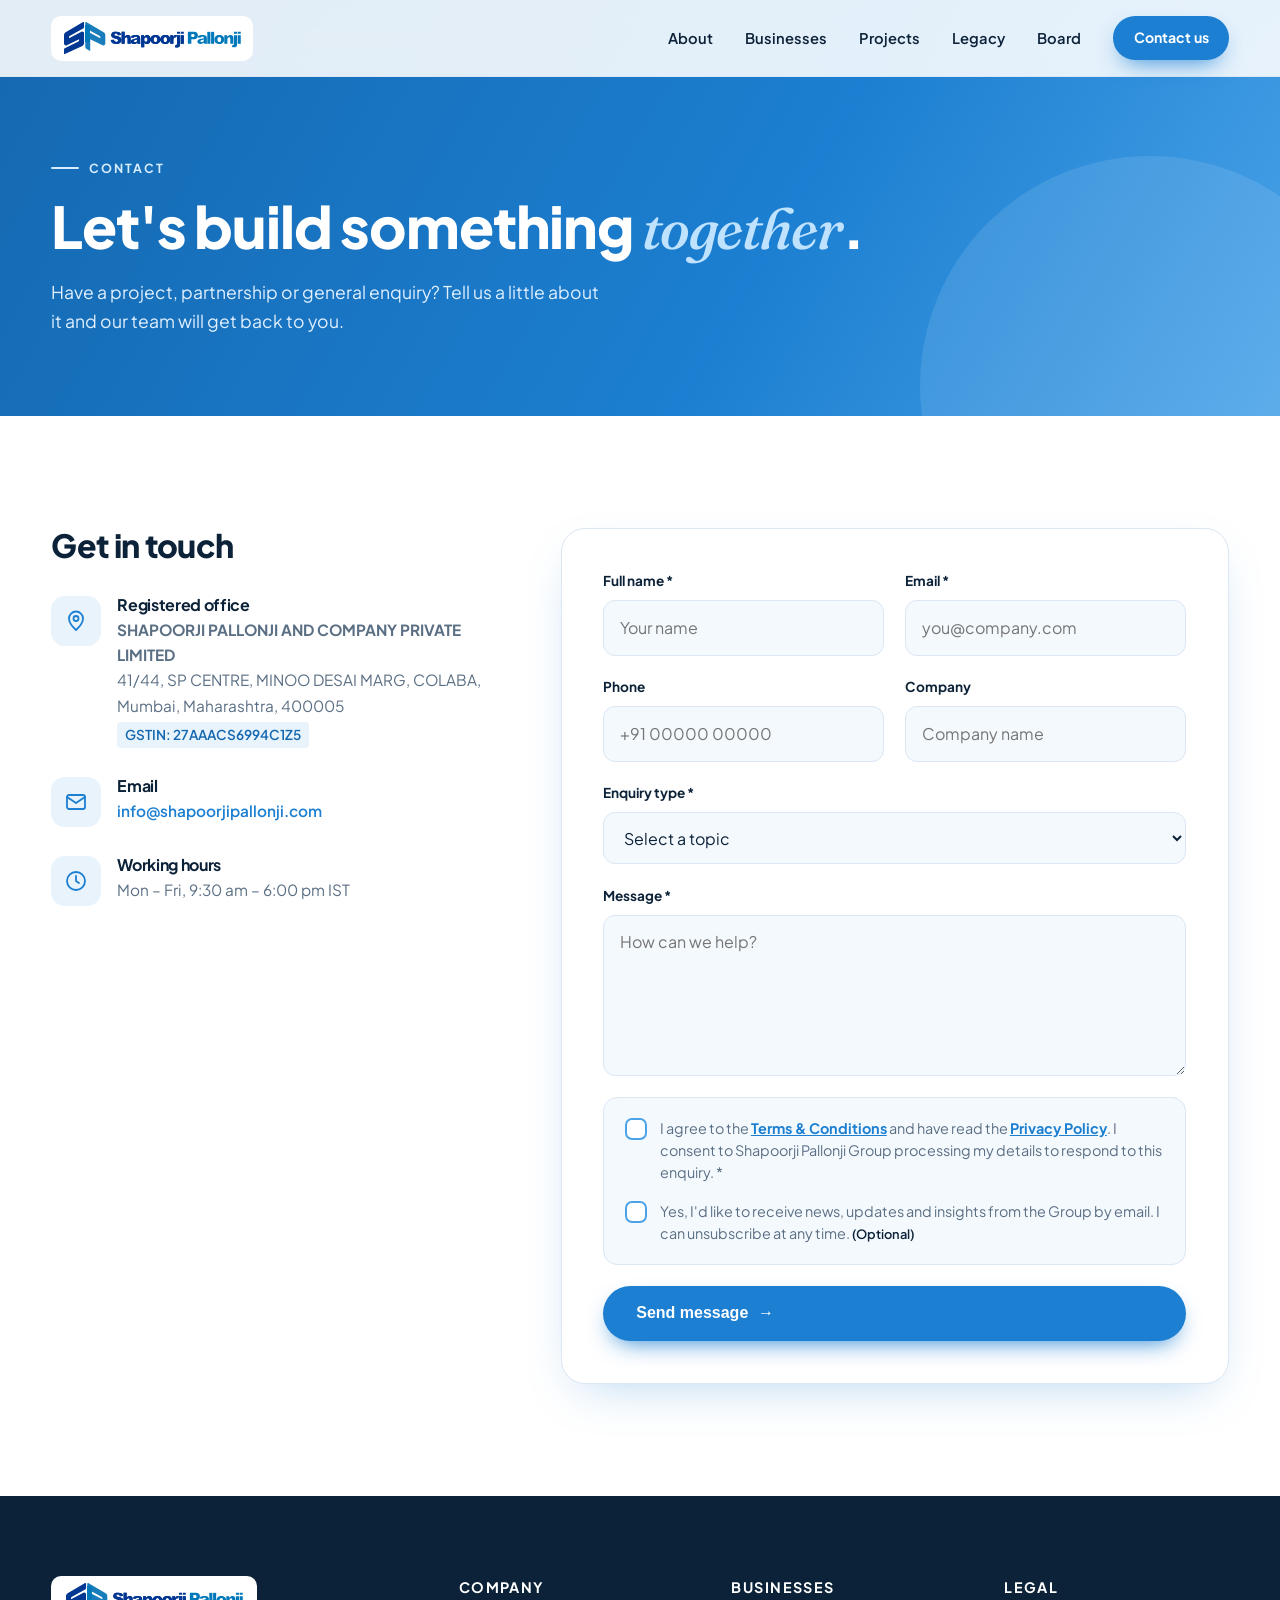
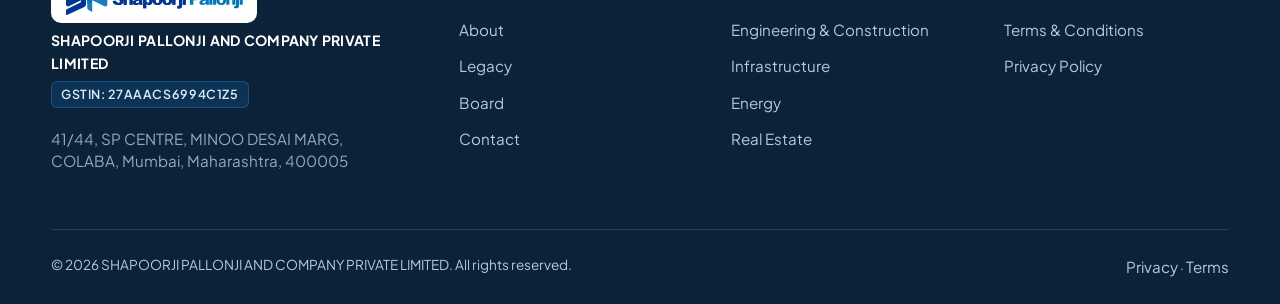
==== contact.html @ 0f54bdd6 "Initial commit: Shapoorji Pallonji redesign website" ====
<!DOCTYPE html>
<html lang="en">
<head>
  <meta charset="UTF-8" />
  <meta name="viewport" content="width=device-width, initial-scale=1.0" />
  <title>Contact Us | Shapoorji Pallonji Group</title>
  <meta name="description" content="Get in touch with the Shapoorji Pallonji Group. Send us your enquiry and our team will respond shortly." />
  <link rel="icon" href="assets/logo.png" />
  <link rel="preconnect" href="https://fonts.googleapis.com" />
  <link rel="preconnect" href="https://fonts.gstatic.com" crossorigin />
  <link href="https://fonts.googleapis.com/css2?family=Plus+Jakarta+Sans:wght@400;500;600;700;800&family=Fraunces:opsz,wght@9..144,500;9..144,600&display=swap" rel="stylesheet" />
  <link rel="stylesheet" href="styles.css" />
</head>
<body>
  <header class="header scrolled" id="header" data-solid>
    <div class="container header__inner">
      <a href="index.html" class="brand" aria-label="Shapoorji Pallonji home"><img src="assets/logo.png" alt="Shapoorji Pallonji" width="182" height="35" /></a>
      <nav class="nav" id="nav" aria-label="Main">
        <a href="index.html#about">About</a>
        <a href="index.html#businesses">Businesses</a>
        <a href="index.html#projects">Projects</a>
        <a href="index.html#legacy">Legacy</a>
        <a href="index.html#board">Board</a>
        <a href="contact.html" class="btn btn--primary btn--sm nav__cta">Contact us</a>
      </nav>
      <button class="burger" id="burger" aria-label="Toggle menu" aria-expanded="false"><span></span><span></span></button>
    </div>
  </header>

  <main>
    <section class="page-hero">
      <div class="container">
        <span class="eyebrow eyebrow--light"><i></i> Contact</span>
        <h1>Let's build something <em>together</em>.</h1>
        <p>Have a project, partnership or general enquiry? Tell us a little about it and our team will get back to you.</p>
      </div>
    </section>

    <section class="section contact">
      <div class="container contact__grid">

        <aside class="contact__info reveal">
          <h2>Get in touch</h2>
          <div class="info">
            <span class="info__icon"><svg viewBox="0 0 24 24"><path d="M12 21s7-6.2 7-11.5A7 7 0 0 0 5 9.5C5 14.8 12 21 12 21z"/><circle cx="12" cy="9.5" r="2.5"/></svg></span>
            <div><h3>Registered office</h3><p><strong>SHAPOORJI PALLONJI AND COMPANY PRIVATE LIMITED</strong><br />41/44, SP CENTRE, MINOO DESAI MARG, COLABA,<br />Mumbai, Maharashtra, 400005<br /><span style="display:inline-block;margin-top:4px;font-size:0.85rem;background:#e8f3fc;color:#1568b0;padding:2px 8px;border-radius:4px;font-weight:600;">GSTIN: 27AAACS6994C1Z5</span></p></div>
          </div>
          <div class="info">
            <span class="info__icon"><svg viewBox="0 0 24 24"><rect x="3" y="5" width="18" height="14" rx="2"/><path d="m3 7 9 6 9-6"/></svg></span>
            <div><h3>Email</h3><p><a href="mailto:info@shapoorjipallonji.com">info@shapoorjipallonji.com</a></p></div>
          </div>
          <div class="info">
            <span class="info__icon"><svg viewBox="0 0 24 24"><circle cx="12" cy="12" r="9"/><path d="M12 7v5l3 2"/></svg></span>
            <div><h3>Working hours</h3><p>Mon – Fri, 9:30 am – 6:00 pm IST</p></div>
          </div>
        </aside>

        <div class="form-wrap reveal" style="--d:.1s">
          <form id="contactForm" class="form" novalidate>
            <div class="row">
              <label class="field"><span>Full name *</span><input type="text" name="name" required autocomplete="name" placeholder="Your name" /></label>
              <label class="field"><span>Email *</span><input type="email" name="email" required autocomplete="email" placeholder="you@company.com" /></label>
            </div>
            <div class="row">
              <label class="field"><span>Phone</span><input type="tel" name="phone" autocomplete="tel" placeholder="+91 00000 00000" /></label>
              <label class="field"><span>Company</span><input type="text" name="company" autocomplete="organization" placeholder="Company name" /></label>
            </div>
            <label class="field"><span>Enquiry type *</span>
              <select name="topic" required>
                <option value="">Select a topic</option>
                <option>Engineering &amp; Construction</option>
                <option>Infrastructure</option>
                <option>Energy</option>
                <option>Real Estate</option>
                <option>Water</option>
                <option>Financial Services</option>
                <option>Careers</option>
                <option>Media / Press</option>
                <option>Other</option>
              </select>
            </label>
            <label class="field"><span>Message *</span><textarea name="message" rows="5" required placeholder="How can we help?"></textarea></label>

            <div class="optin">
              <label class="check">
                <input type="checkbox" name="consent" required />
                <i></i>
                <span>I agree to the <a href="terms.html" target="_blank">Terms &amp; Conditions</a> and have read the <a href="privacy.html" target="_blank">Privacy Policy</a>. I consent to Shapoorji Pallonji Group processing my details to respond to this enquiry. *</span>
              </label>
              <label class="check">
                <input type="checkbox" name="marketing" />
                <i></i>
                <span>Yes, I'd like to receive news, updates and insights from the Group by email. I can unsubscribe at any time. <em class="opt">(Optional)</em></span>
              </label>
            </div>

            <p class="form__error" id="formError" role="alert" hidden></p>
            <button type="submit" class="btn btn--primary btn--lg">Send message <span aria-hidden="true">→</span></button>
          </form>

          <div class="success" id="formSuccess" hidden>
            <span class="success__icon">✓</span>
            <h3>Thank you!</h3>
            <p>Your message has been received. Our team will get back to you shortly.</p>
            <a href="index.html" class="btn btn--outline">Back to home</a>
          </div>
        </div>

      </div>
    </section>
  </main>

  <footer class="footer">
    <div class="container footer__grid">
            <div class="footer__brand">
        <img src="assets/logo.png" alt="Shapoorji Pallonji" width="182" height="35" />
        <span class="footer__legal-name">SHAPOORJI PALLONJI AND COMPANY PRIVATE LIMITED</span>
        <span class="footer__gstin">GSTIN: 27AAACS6994C1Z5</span>
        <p class="footer__address">41/44, SP CENTRE, MINOO DESAI MARG, COLABA, Mumbai, Maharashtra, 400005</p>
      </div>
      <div><h4>Company</h4><a href="index.html#about">About</a><a href="index.html#legacy">Legacy</a><a href="index.html#board">Board</a><a href="contact.html">Contact</a></div>
      <div><h4>Businesses</h4><a href="index.html#businesses">Engineering &amp; Construction</a><a href="index.html#businesses">Infrastructure</a><a href="index.html#businesses">Energy</a><a href="index.html#businesses">Real Estate</a></div>
      <div><h4>Legal</h4><a href="terms.html">Terms &amp; Conditions</a><a href="privacy.html">Privacy Policy</a></div>
    </div>
    <div class="container footer__bottom">
      <span>&copy; <span id="year"></span> SHAPOORJI PALLONJI AND COMPANY PRIVATE LIMITED. All rights reserved.</span>
      <span><a href="privacy.html" class="inl">Privacy</a> &middot; <a href="terms.html" class="inl">Terms</a></span>
    </div>
  </footer>
  <script src="main.js"></script>
</body>
</html>
---- styles.css ----
:root{
  --sky:#1c7fd1;          /* logo blue */
  --sky-600:#1568b0;
  --sky-400:#4aa3e8;
  --sky-100:#e8f3fc;
  --sky-50:#f4f9fe;
  --ink:#0c2238;
  --muted:#5b6f84;
  --line:#dbe7f3;
  --white:#fff;
  --radius:20px;
  --shadow:0 18px 50px -20px rgba(28,127,209,.35);
  --font:'Plus Jakarta Sans',system-ui,sans-serif;
  --serif:'Fraunces',Georgia,serif;
}
*{box-sizing:border-box;margin:0;padding:0}
html{scroll-behavior:smooth;scroll-padding-top:84px}
body{font-family:var(--font);color:var(--ink);background:#fff;line-height:1.65;-webkit-font-smoothing:antialiased}
img{display:block;max-width:100%}
a{color:inherit;text-decoration:none}
ul{list-style:none}
.container{width:min(1200px,92%);margin-inline:auto}

h1,h2,h3{line-height:1.12;letter-spacing:-.02em}
h1{font-size:clamp(2.4rem,5.6vw,4.4rem);font-weight:800}
h2{font-size:clamp(1.9rem,3.6vw,2.9rem);font-weight:800}
h3{font-size:1.2rem;font-weight:700}
em{font-family:var(--serif);font-style:italic;font-weight:500;color:var(--sky)}
.hero em,.cta em{color:#bfe3ff}

.eyebrow{display:inline-flex;align-items:center;gap:.6rem;font-size:.78rem;font-weight:700;letter-spacing:.16em;text-transform:uppercase;color:var(--sky);margin-bottom:1rem}
.eyebrow i{width:28px;height:2px;background:currentColor;border-radius:2px}
.eyebrow--light{color:#d6ecff}

/* Buttons */
.btn{display:inline-flex;align-items:center;gap:.6rem;padding:.95rem 1.6rem;border-radius:999px;font-weight:700;font-size:.95rem;transition:.25s;border:1.5px solid transparent;cursor:pointer}
.btn--sm{padding:.6rem 1.2rem;font-size:.88rem}
.btn--primary{background:var(--sky);color:#fff;box-shadow:0 10px 24px -10px var(--sky)}
.btn--primary:hover{background:var(--sky-600);transform:translateY(-2px)}
.btn--white{background:#fff;color:var(--sky-600)}
.btn--white:hover{transform:translateY(-2px);box-shadow:0 12px 30px -10px rgba(0,0,0,.35)}
.btn--ghost{border-color:rgba(255,255,255,.7);color:#fff}
.btn--ghost:hover{background:rgba(255,255,255,.15)}
.btn--outline{border-color:var(--sky);color:var(--sky)}
.btn--outline:hover{background:var(--sky);color:#fff}

/* Header */
.header{position:fixed;inset:0 0 auto 0;z-index:50;transition:.3s;background:rgba(255,255,255,.0)}
.header.scrolled,.header.open{background:rgba(255,255,255,.88);backdrop-filter:blur(14px);box-shadow:0 1px 0 var(--line)}
.header__inner{display:flex;align-items:center;justify-content:space-between;height:76px}
.brand img{height:35px;width:auto;background:#fff;border-radius:10px;padding:5px 10px;box-sizing:content-box}
.nav{display:flex;align-items:center;gap:2rem}
.nav a:not(.btn){font-weight:600;font-size:.92rem;color:#fff;position:relative;transition:.2s}
.header.scrolled .nav a:not(.btn),.header.open .nav a:not(.btn){color:var(--ink)}
.nav a:not(.btn)::after{content:"";position:absolute;left:0;bottom:-6px;width:0;height:2px;background:var(--sky-400);transition:.25s}
.nav a:not(.btn):hover::after{width:100%}
.burger{display:none;background:none;border:0;width:40px;height:40px;position:relative;cursor:pointer}
.burger span{position:absolute;left:8px;right:8px;height:2px;background:#fff;border-radius:2px;transition:.3s}
.burger span:first-child{top:15px}.burger span:last-child{top:23px}
.header.scrolled .burger span,.header.open .burger span{background:var(--ink)}
.header.open .burger span:first-child{top:19px;transform:rotate(45deg)}
.header.open .burger span:last-child{top:19px;transform:rotate(-45deg)}

/* Hero */
.hero{position:relative;min-height:100svh;display:flex;align-items:center;color:#fff;overflow:hidden;padding:120px 0 90px}
.hero__bg{position:absolute;inset:0;background-size:cover;background-position:center;transform:scale(1.06);animation:zoom 18s ease-out forwards}
@keyframes zoom{to{transform:scale(1)}}
.hero__veil{position:absolute;inset:0;background:linear-gradient(100deg,rgba(10,70,130,.88) 0%,rgba(28,127,209,.55) 48%,rgba(28,127,209,.05) 100%),linear-gradient(0deg,rgba(10,50,100,.4),transparent 40%)}
.hero__inner{position:relative;display:grid;grid-template-columns:1.4fr .8fr;gap:3rem;align-items:end}
.hero__copy p{font-size:1.15rem;max-width:560px;margin:1.4rem 0 2.2rem;color:#e8f4ff}
.hero__actions{display:flex;flex-wrap:wrap;gap:1rem}
.hero__card{background:rgba(255,255,255,.14);border:1px solid rgba(255,255,255,.35);backdrop-filter:blur(18px);border-radius:var(--radius);padding:1.8rem}
.hero__card-title{font-size:.78rem;letter-spacing:.16em;text-transform:uppercase;font-weight:700;color:#d6ecff;margin-bottom:1.2rem}
.hero__stats{display:grid;grid-template-columns:1fr 1fr;gap:1.4rem 1rem}
.hero__stats b{display:block;font-size:2.1rem;font-weight:800;line-height:1}
.hero__stats span{font-size:.85rem;color:#d6ecff}

/* Strip */
.strip{background:var(--sky);color:#fff;overflow:hidden}
.strip__inner{display:flex;flex-wrap:wrap;justify-content:center;align-items:center;gap:.6rem 1.6rem;padding:1.2rem 0;font-weight:600;font-size:.95rem}
.strip i{width:6px;height:6px;border-radius:50%;background:rgba(255,255,255,.6)}

/* Sections */
.section{padding:7rem 0}
.section--tint{background:linear-gradient(180deg,var(--sky-50),var(--sky-100))}
.section__head{margin-bottom:3.2rem;max-width:720px}
.section__head--row{max-width:none;display:flex;justify-content:space-between;align-items:flex-end;gap:2rem;flex-wrap:wrap}
.section__head--center{text-align:center;margin-inline:auto}

/* About */
.about__grid{display:grid;grid-template-columns:1fr 1fr;gap:5rem;align-items:center}
.about__media{position:relative}
.about__media img{border-radius:var(--radius);aspect-ratio:4/4.4;object-fit:cover;width:100%;box-shadow:var(--shadow)}
.about__media::before{content:"";position:absolute;inset:-18px 18px 18px -18px;border:2px solid var(--sky-400);border-radius:var(--radius);z-index:-1;opacity:.5}
.about__badge{position:absolute;right:-22px;bottom:34px;background:var(--sky);color:#fff;border-radius:18px;padding:1.2rem 1.5rem;display:flex;align-items:center;gap:.9rem;box-shadow:var(--shadow)}
.about__badge b{font-size:2.4rem;font-weight:800;line-height:1}
.about__badge span{font-size:.85rem;line-height:1.3}
.about__copy p{color:var(--muted);margin-top:1.1rem;font-size:1.05rem}
.about__copy h2{margin-bottom:.4rem}
.ticks{margin:1.6rem 0 2.2rem;display:grid;gap:.8rem}
.ticks li{position:relative;padding-left:2rem;font-weight:600}
.ticks li::before{content:"✓";position:absolute;left:0;top:1px;width:22px;height:22px;border-radius:50%;background:var(--sky-100);color:var(--sky);font-size:.75rem;display:grid;place-items:center;font-weight:800}

/* Cards */
.cards{display:grid;grid-template-columns:repeat(3,1fr);gap:1.5rem}
.card{background:#fff;border:1px solid var(--line);border-radius:var(--radius);padding:2.1rem;display:flex;flex-direction:column;transition:.3s;position:relative;overflow:hidden}
.card::after{content:"";position:absolute;left:0;bottom:0;height:4px;width:0;background:linear-gradient(90deg,var(--sky),var(--sky-400));transition:.4s}
.card:hover{transform:translateY(-8px);box-shadow:var(--shadow);border-color:transparent}
.card:hover::after{width:100%}
.card__icon{width:56px;height:56px;border-radius:16px;background:var(--sky-100);display:grid;place-items:center;margin-bottom:1.4rem;transition:.3s}
.card__icon svg{width:26px;height:26px;stroke:var(--sky);fill:none;stroke-width:1.8;stroke-linecap:round;stroke-linejoin:round;transition:.3s}
.card:hover .card__icon{background:var(--sky)}
.card:hover .card__icon svg{stroke:#fff}
.card p{color:var(--muted);margin:.6rem 0 1.4rem;font-size:.98rem;flex:1}
.card__link{font-weight:700;color:var(--sky);font-size:.92rem}

/* Projects */
.projects{display:grid;grid-template-columns:1.3fr 1fr;grid-template-rows:1fr 1fr;gap:1.5rem;height:640px}
.project{position:relative;border-radius:var(--radius);overflow:hidden;color:#fff;display:block}
.project--lg{grid-row:1/3}
.project img{position:absolute;inset:0;width:100%;height:100%;object-fit:cover;transition:transform .8s}
.project:hover img{transform:scale(1.07)}
.project::after{content:"";position:absolute;inset:0;background:linear-gradient(0deg,rgba(8,50,95,.88),rgba(8,50,95,.1) 60%)}
.project__body{position:absolute;z-index:2;left:0;right:0;bottom:0;padding:1.8rem}
.project__body h3{font-size:1.5rem;margin:.6rem 0 .3rem}
.project--lg h3{font-size:2rem}
.project__body p{font-size:.95rem;color:#dcefff;max-width:420px}
.tag{display:inline-block;background:rgba(255,255,255,.2);backdrop-filter:blur(8px);border:1px solid rgba(255,255,255,.4);padding:.3rem .8rem;border-radius:999px;font-size:.74rem;font-weight:700;letter-spacing:.04em}

/* Numbers */
.numbers{background:linear-gradient(120deg,var(--sky-600),var(--sky) 60%,var(--sky-400));color:#fff;position:relative;overflow:hidden}
.numbers::before{content:"";position:absolute;width:520px;height:520px;border-radius:50%;background:rgba(255,255,255,.08);right:-120px;top:-260px}
.numbers__inner{position:relative;display:grid;grid-template-columns:repeat(4,1fr);gap:2rem;padding:4.5rem 0;text-align:center}
.numbers b{display:block;font-size:clamp(2.6rem,5vw,4rem);font-weight:800;line-height:1}
.numbers span{display:block;margin-top:.6rem;color:#d6ecff;font-weight:600}

/* Timeline */
.timeline{display:grid;grid-template-columns:repeat(4,1fr);gap:1.5rem;position:relative}
.timeline::before{content:"";position:absolute;left:0;right:0;top:27px;height:2px;background:repeating-linear-gradient(90deg,var(--sky-400) 0 8px,transparent 8px 16px)}
.step{position:relative;padding-top:4.2rem}
.step::before{content:"";position:absolute;top:18px;left:0;width:20px;height:20px;border-radius:50%;background:#fff;border:5px solid var(--sky);box-shadow:0 0 0 6px var(--sky-100)}
.step__year{position:absolute;top:0;right:0;font-family:var(--serif);font-size:1.1rem;color:var(--sky);font-weight:600}
.step h3{margin-bottom:.5rem}
.step p{color:var(--muted);font-size:.96rem}

/* CTA */
.cta{background:linear-gradient(120deg,var(--sky-600),var(--sky));border-radius:28px;padding:4rem;color:#fff;display:flex;justify-content:space-between;align-items:center;gap:2rem;flex-wrap:wrap;position:relative;overflow:hidden}
.cta::after{content:"";position:absolute;right:-80px;bottom:-140px;width:380px;height:380px;border-radius:50%;background:rgba(255,255,255,.1)}
.cta__copy{max-width:560px;position:relative;z-index:1}
.cta__copy p{margin-top:1rem;color:#e0f0ff}
.cta__actions{display:flex;gap:1rem;flex-wrap:wrap;position:relative;z-index:1}

/* Footer */
.footer{background:var(--ink);color:#b7c9db;padding-top:5rem}
.footer__grid{display:grid;grid-template-columns:1.6fr 1fr 1fr 1fr;gap:3rem;padding-bottom:3.5rem}
.footer__brand img{background:#fff;border-radius:10px;padding:6px 12px;box-sizing:content-box;height:35px;width:auto}
.footer__brand p{margin-top:1.2rem;max-width:300px;font-size:.95rem}
.footer h4{color:#fff;font-size:.9rem;letter-spacing:.1em;text-transform:uppercase;margin-bottom:1.1rem}
.footer a{display:block;margin-bottom:.7rem;font-size:.95rem;transition:.2s}
.footer a:hover{color:var(--sky-400);transform:translateX(4px)}
.footer__bottom{display:flex;justify-content:space-between;gap:1rem;flex-wrap:wrap;border-top:1px solid rgba(255,255,255,.12);padding:1.5rem 0;font-size:.85rem}

/* Reveal */
.reveal{opacity:0;transform:translateY(34px);transition:opacity .8s ease var(--d,0s),transform .8s ease var(--d,0s)}
.reveal.in{opacity:1;transform:none}
@media (prefers-reduced-motion:reduce){.reveal{opacity:1;transform:none;transition:none}.hero__bg{animation:none;transform:none}}

/* Responsive */
@media (max-width:980px){
  .burger{display:block}
  .nav{position:absolute;top:76px;left:0;right:0;flex-direction:column;align-items:flex-start;gap:0;background:#fff;padding:1rem 4%;max-height:0;overflow:hidden;opacity:0;transition:.3s;box-shadow:0 20px 30px -20px rgba(0,0,0,.2)}
  .header.open .nav{max-height:460px;opacity:1;padding:1rem 4% 1.6rem}
  .nav a:not(.btn){color:var(--ink);padding:.8rem 0;width:100%}
  .nav__cta{margin-top:.6rem}
  .hero__inner,.about__grid{grid-template-columns:1fr}
  .about__grid{gap:3rem}
  .about__badge{right:12px}
  .cards{grid-template-columns:1fr 1fr}
  .projects{grid-template-columns:1fr;grid-template-rows:none;height:auto}
  .project{height:340px}.project--lg{grid-row:auto;height:420px}
  .numbers__inner{grid-template-columns:1fr 1fr}
  .timeline{grid-template-columns:1fr 1fr;row-gap:2.5rem}
  .timeline::before{display:none}
  .footer__grid{grid-template-columns:1fr 1fr}
  .cta{padding:2.6rem 1.8rem}
}
@media (max-width:620px){
  .section{padding:4.5rem 0}
  .cards,.timeline{grid-template-columns:1fr}
  .footer__grid{grid-template-columns:1fr}
}

/* ===== Inner pages ===== */
.page-hero{background:linear-gradient(120deg,var(--sky-600),var(--sky) 60%,var(--sky-400));color:#fff;padding:150px 0 80px;position:relative;overflow:hidden}
.page-hero::after{content:"";position:absolute;right:-100px;bottom:-200px;width:460px;height:460px;border-radius:50%;background:rgba(255,255,255,.1)}
.page-hero .container{position:relative;z-index:1}
.page-hero h1{font-size:clamp(2.2rem,4.6vw,3.6rem)}
.page-hero p{margin-top:1rem;color:#e0f0ff;font-size:1.1rem;max-width:560px}
.page-hero em{color:#bfe3ff}
.btn--lg{padding:1.1rem 2rem;font-size:1rem}
.inl{display:inline!important;margin:0!important}

/* Contact */
.contact__grid{display:grid;grid-template-columns:.8fr 1.2fr;gap:4rem;align-items:start}
.contact__info h2{font-size:2rem;margin-bottom:2rem}
.info{display:flex;gap:1rem;margin-bottom:1.8rem}
.info__icon{flex:none;width:50px;height:50px;border-radius:14px;background:var(--sky-100);display:grid;place-items:center}
.info__icon svg{width:24px;height:24px;stroke:var(--sky);fill:none;stroke-width:1.8;stroke-linecap:round;stroke-linejoin:round}
.info h3{font-size:1rem;margin-bottom:.2rem}
.info p{color:var(--muted);font-size:.96rem}
.info a{color:var(--sky);font-weight:600}
.form-wrap{background:#fff;border:1px solid var(--line);border-radius:24px;padding:2.6rem;box-shadow:var(--shadow)}
.form{display:grid;gap:1.3rem}
.row{display:grid;grid-template-columns:1fr 1fr;gap:1.3rem}
.field{display:grid;gap:.45rem}
.field span{font-size:.85rem;font-weight:700}
.field input,.field select,.field textarea{font:inherit;color:var(--ink);background:var(--sky-50);border:1.5px solid var(--line);border-radius:12px;padding:.85rem 1rem;transition:.2s;width:100%}
.field textarea{resize:vertical}
.field input:focus,.field select:focus,.field textarea:focus{outline:0;border-color:var(--sky);background:#fff;box-shadow:0 0 0 4px rgba(28,127,209,.15)}
.field.invalid input,.field.invalid select,.field.invalid textarea{border-color:#d64545}
.optin{display:grid;gap:1rem;background:var(--sky-50);border:1px solid var(--line);border-radius:14px;padding:1.2rem 1.3rem}
.check{display:flex;gap:.8rem;align-items:flex-start;cursor:pointer;font-size:.9rem;color:var(--muted);line-height:1.55}
.check input{position:absolute;opacity:0;pointer-events:none}
.check i{flex:none;width:22px;height:22px;border-radius:7px;border:2px solid var(--sky-400);background:#fff;margin-top:1px;transition:.2s;display:grid;place-items:center}
.check input:checked+i{background:var(--sky);border-color:var(--sky)}
.check input:checked+i::after{content:"✓";color:#fff;font-size:.8rem;font-weight:800}
.check input:focus-visible+i{box-shadow:0 0 0 4px rgba(28,127,209,.25)}
.check.invalid i{border-color:#d64545}
.check a{color:var(--sky);font-weight:700;text-decoration:underline}
.opt{font-family:inherit;font-style:normal;font-weight:600;color:var(--ink);font-size:.8rem}
.form__error{color:#d64545;font-weight:600;font-size:.9rem}
.success{text-align:center;padding:2rem 1rem}
.success__icon{width:72px;height:72px;border-radius:50%;background:var(--sky);color:#fff;font-size:2rem;display:grid;place-items:center;margin:0 auto 1.4rem;box-shadow:var(--shadow)}
.success p{color:var(--muted);margin:.6rem 0 1.8rem}

/* Legal */
.legal__grid{display:grid;grid-template-columns:260px 1fr;gap:4rem;align-items:start}
.toc{position:sticky;top:100px;display:grid;gap:.2rem;padding:1.4rem;background:var(--sky-50);border:1px solid var(--line);border-radius:16px}
.toc b{font-size:.78rem;letter-spacing:.14em;text-transform:uppercase;color:var(--sky);margin-bottom:.6rem}
.toc a{font-size:.9rem;padding:.35rem 0;color:var(--muted);font-weight:600;transition:.2s}
.toc a:hover{color:var(--sky);transform:translateX(4px)}
.prose{max-width:760px}
.prose h2{font-size:1.5rem;margin:2.4rem 0 .8rem;padding-top:.4rem}
.prose h2:first-child{margin-top:0}
.prose p,.prose li{color:var(--muted);font-size:1.02rem}
.prose ul{list-style:disc;padding-left:1.4rem;display:grid;gap:.5rem}
.prose a{color:var(--sky);font-weight:700;text-decoration:underline}
.prose strong{color:var(--ink)}

@media (max-width:980px){
  .contact__grid,.legal__grid{grid-template-columns:1fr;gap:2.5rem}
  .toc{position:static}
  .row{grid-template-columns:1fr}
  .form-wrap{padding:1.6rem}
}

.footer__legal-name{display:block;color:#fff;font-weight:700;letter-spacing:.02em;margin-top:.4rem;font-size:.88rem}
.footer__gstin{display:inline-block;background:rgba(28,127,209,.18);color:#d6ecff;border:1px solid rgba(28,127,209,.4);border-radius:6px;padding:.15rem .55rem;font-size:.78rem;font-weight:600;margin-top:.35rem;letter-spacing:.05em}
.footer__address{margin-top:.6rem;font-size:.84rem;color:#94a9bf;line-height:1.5;max-width:320px}
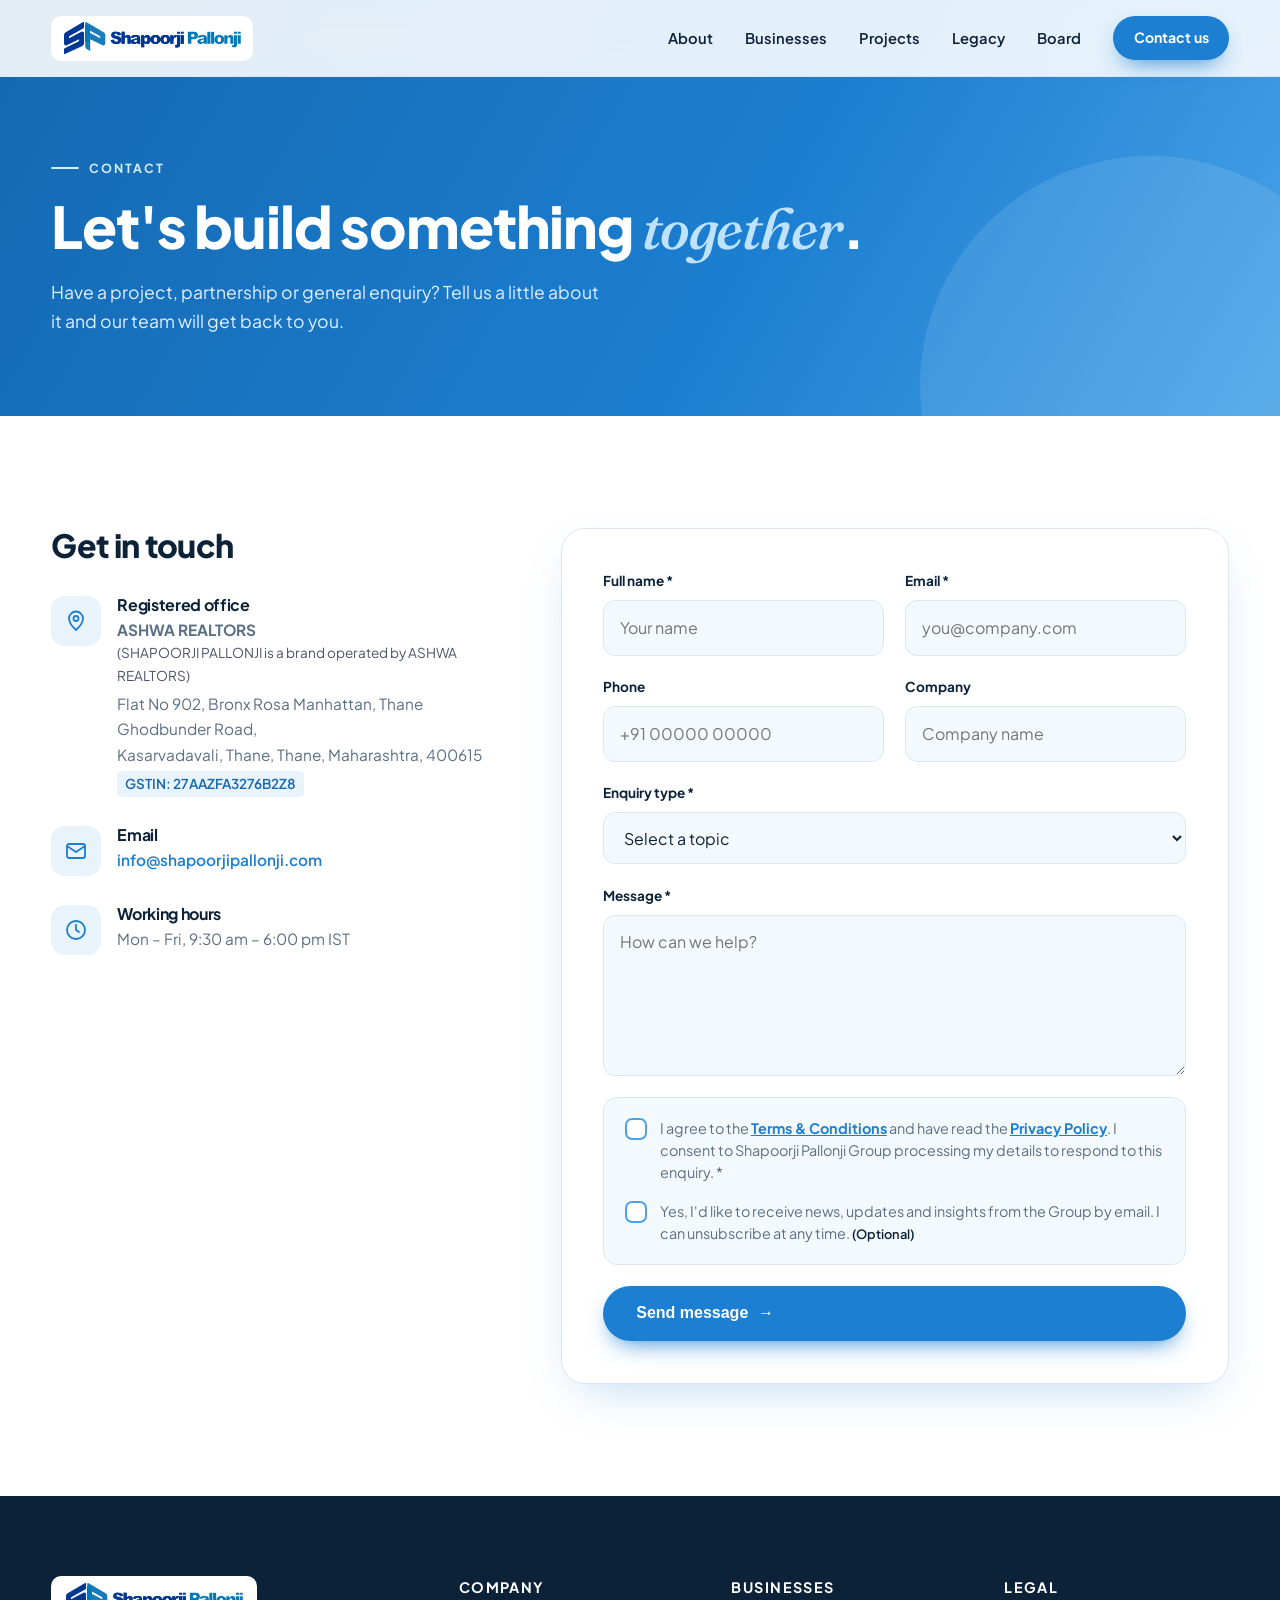
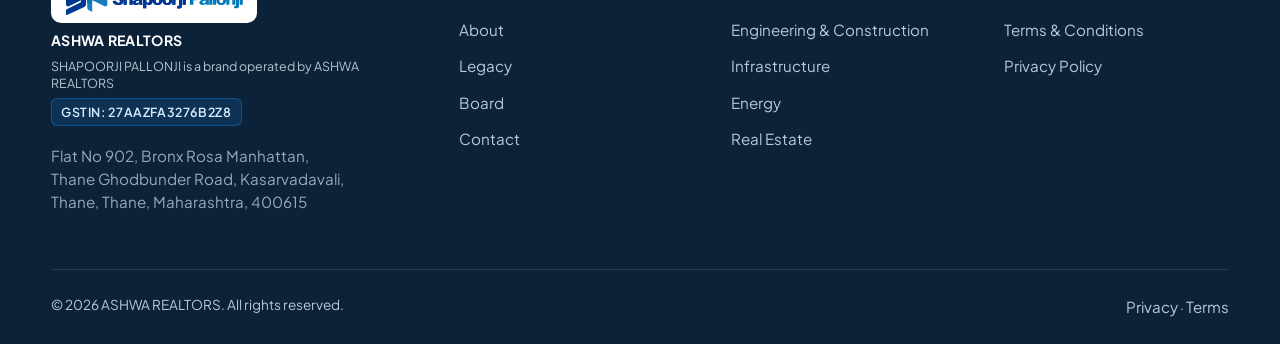
==== commit 76be0fbe: "Update legal entity details, GSTIN, address, and brand operator notice to ASHWA REALTORS" ====
--- a/contact.html
+++ b/contact.html
@@ -43,7 +43,7 @@
           <h2>Get in touch</h2>
           <div class="info">
             <span class="info__icon"><svg viewBox="0 0 24 24"><path d="M12 21s7-6.2 7-11.5A7 7 0 0 0 5 9.5C5 14.8 12 21 12 21z"/><circle cx="12" cy="9.5" r="2.5"/></svg></span>
-            <div><h3>Registered office</h3><p><strong>SHAPOORJI PALLONJI AND COMPANY PRIVATE LIMITED</strong><br />41/44, SP CENTRE, MINOO DESAI MARG, COLABA,<br />Mumbai, Maharashtra, 400005<br /><span style="display:inline-block;margin-top:4px;font-size:0.85rem;background:#e8f3fc;color:#1568b0;padding:2px 8px;border-radius:4px;font-weight:600;">GSTIN: 27AAACS6994C1Z5</span></p></div>
+            <div><h3>Registered office</h3><p><strong>ASHWA REALTORS</strong><br /><span style="display:block;font-size:0.85rem;color:#4a5568;margin-bottom:4px;">(SHAPOORJI PALLONJI is a brand operated by ASHWA REALTORS)</span>Flat No 902, Bronx Rosa Manhattan, Thane Ghodbunder Road,<br />Kasarvadavali, Thane, Thane, Maharashtra, 400615<br /><span style="display:inline-block;margin-top:4px;font-size:0.85rem;background:#e8f3fc;color:#1568b0;padding:2px 8px;border-radius:4px;font-weight:600;">GSTIN: 27AAZFA3276B2Z8</span></p></div>
           </div>
           <div class="info">
             <span class="info__icon"><svg viewBox="0 0 24 24"><rect x="3" y="5" width="18" height="14" rx="2"/><path d="m3 7 9 6 9-6"/></svg></span>
@@ -112,18 +112,19 @@
 
   <footer class="footer">
     <div class="container footer__grid">
-            <div class="footer__brand">
+      <div class="footer__brand">
         <img src="assets/logo.png" alt="Shapoorji Pallonji" width="182" height="35" />
-        <span class="footer__legal-name">SHAPOORJI PALLONJI AND COMPANY PRIVATE LIMITED</span>
-        <span class="footer__gstin">GSTIN: 27AAACS6994C1Z5</span>
-        <p class="footer__address">41/44, SP CENTRE, MINOO DESAI MARG, COLABA, Mumbai, Maharashtra, 400005</p>
+        <span class="footer__legal-name">ASHWA REALTORS</span>
+        <span class="footer__brand-note">SHAPOORJI PALLONJI is a brand operated by ASHWA REALTORS</span>
+        <span class="footer__gstin">GSTIN: 27AAZFA3276B2Z8</span>
+        <p class="footer__address">Flat No 902, Bronx Rosa Manhattan, Thane Ghodbunder Road, Kasarvadavali, Thane, Thane, Maharashtra, 400615</p>
       </div>
       <div><h4>Company</h4><a href="index.html#about">About</a><a href="index.html#legacy">Legacy</a><a href="index.html#board">Board</a><a href="contact.html">Contact</a></div>
       <div><h4>Businesses</h4><a href="index.html#businesses">Engineering &amp; Construction</a><a href="index.html#businesses">Infrastructure</a><a href="index.html#businesses">Energy</a><a href="index.html#businesses">Real Estate</a></div>
       <div><h4>Legal</h4><a href="terms.html">Terms &amp; Conditions</a><a href="privacy.html">Privacy Policy</a></div>
     </div>
     <div class="container footer__bottom">
-      <span>&copy; <span id="year"></span> SHAPOORJI PALLONJI AND COMPANY PRIVATE LIMITED. All rights reserved.</span>
+      <span>&copy; <span id="year"></span> ASHWA REALTORS. All rights reserved.</span>
       <span><a href="privacy.html" class="inl">Privacy</a> &middot; <a href="terms.html" class="inl">Terms</a></span>
     </div>
   </footer>
--- a/styles.css
+++ b/styles.css
@@ -255,5 +255,6 @@
 }
 
 .footer__legal-name{display:block;color:#fff;font-weight:700;letter-spacing:.02em;margin-top:.4rem;font-size:.88rem}
+.footer__brand-note{display:block;color:#cbd5e1;font-size:.78rem;margin-top:.35rem;line-height:1.4;opacity:.9}
 .footer__gstin{display:inline-block;background:rgba(28,127,209,.18);color:#d6ecff;border:1px solid rgba(28,127,209,.4);border-radius:6px;padding:.15rem .55rem;font-size:.78rem;font-weight:600;margin-top:.35rem;letter-spacing:.05em}
 .footer__address{margin-top:.6rem;font-size:.84rem;color:#94a9bf;line-height:1.5;max-width:320px}
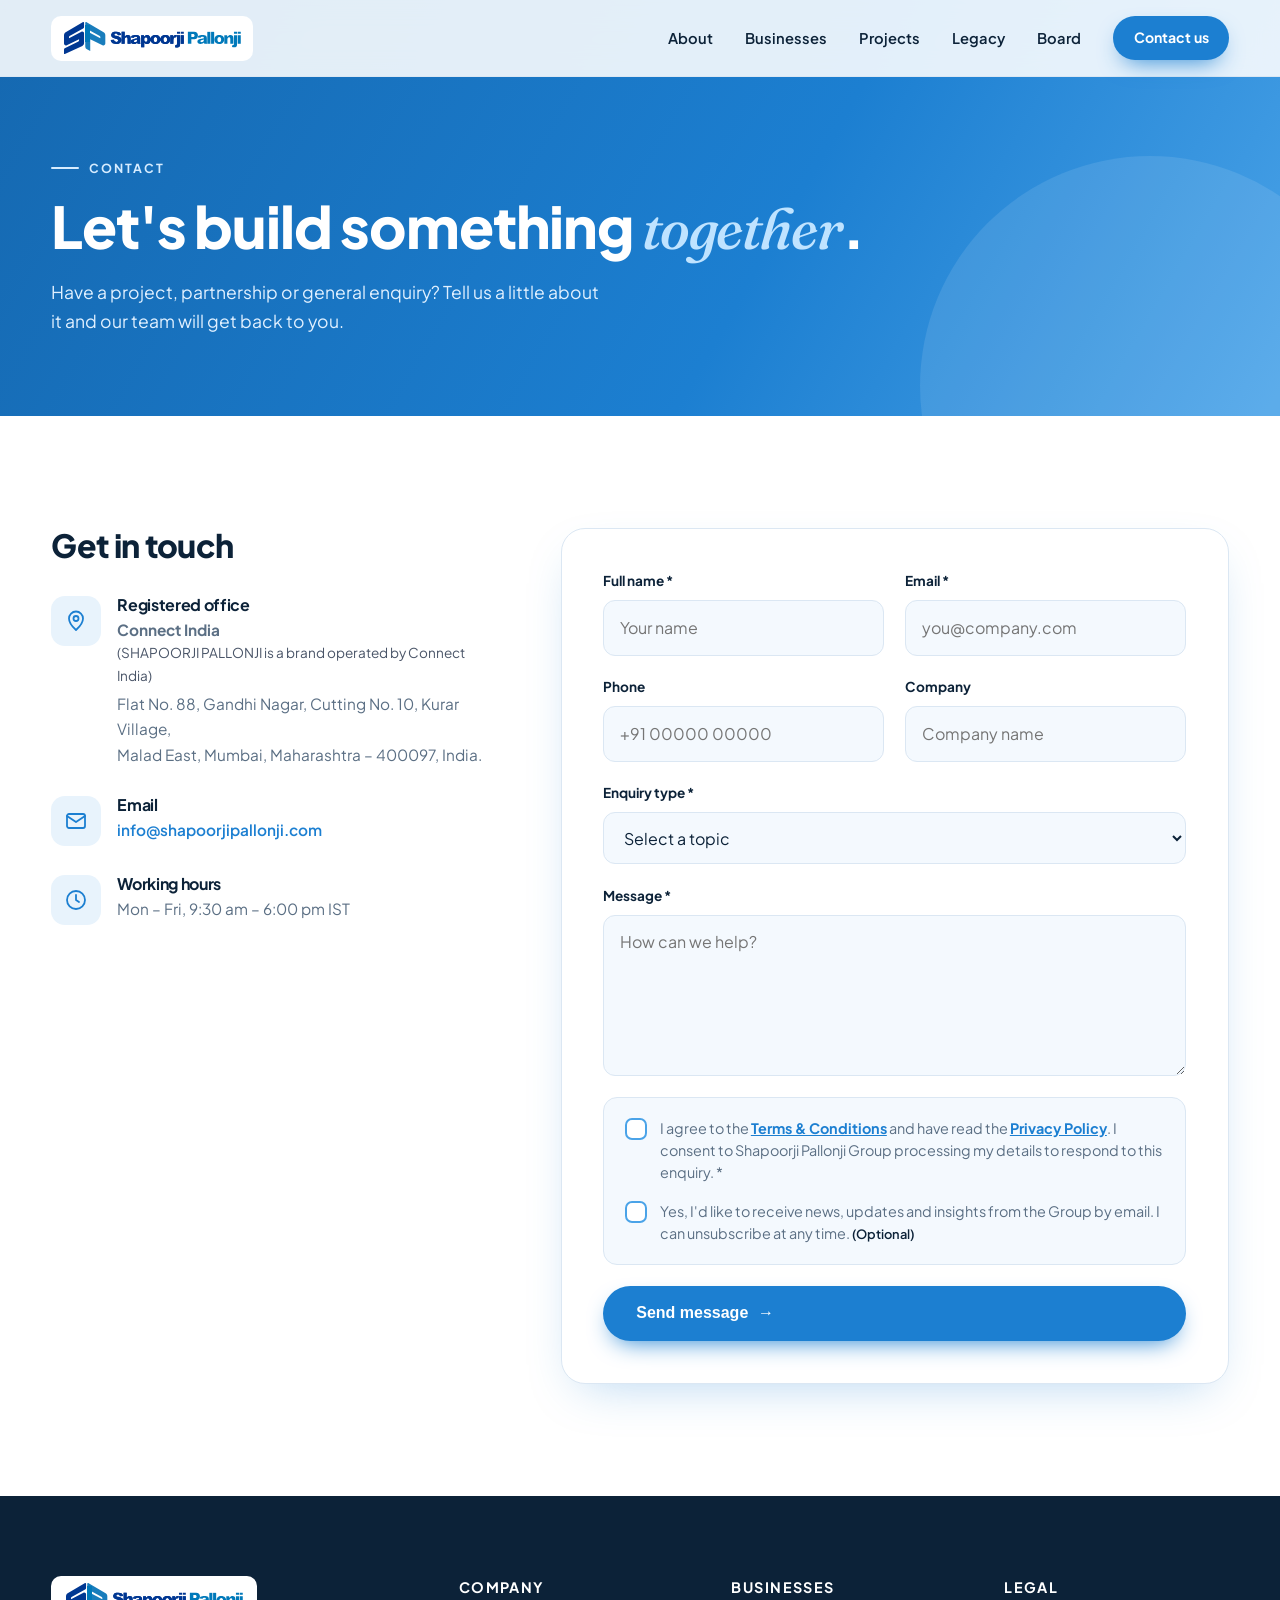
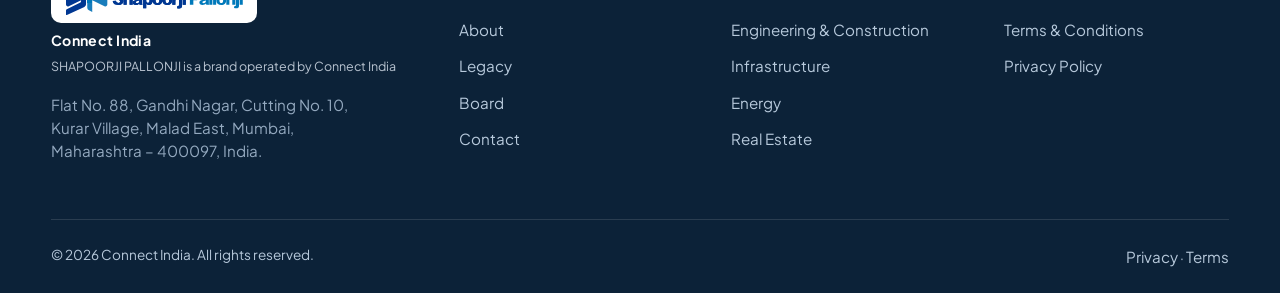
==== commit 65e28d09: "Update legal entity to Connect India, new address, and brand operator note" ====
--- a/contact.html
+++ b/contact.html
@@ -43,7 +43,7 @@
           <h2>Get in touch</h2>
           <div class="info">
             <span class="info__icon"><svg viewBox="0 0 24 24"><path d="M12 21s7-6.2 7-11.5A7 7 0 0 0 5 9.5C5 14.8 12 21 12 21z"/><circle cx="12" cy="9.5" r="2.5"/></svg></span>
-            <div><h3>Registered office</h3><p><strong>ASHWA REALTORS</strong><br /><span style="display:block;font-size:0.85rem;color:#4a5568;margin-bottom:4px;">(SHAPOORJI PALLONJI is a brand operated by ASHWA REALTORS)</span>Flat No 902, Bronx Rosa Manhattan, Thane Ghodbunder Road,<br />Kasarvadavali, Thane, Thane, Maharashtra, 400615<br /><span style="display:inline-block;margin-top:4px;font-size:0.85rem;background:#e8f3fc;color:#1568b0;padding:2px 8px;border-radius:4px;font-weight:600;">GSTIN: 27AAZFA3276B2Z8</span></p></div>
+            <div><h3>Registered office</h3><p><strong>Connect India</strong><br /><span style="display:block;font-size:0.85rem;color:#4a5568;margin-bottom:4px;">(SHAPOORJI PALLONJI is a brand operated by Connect India)</span>Flat No. 88, Gandhi Nagar, Cutting No. 10, Kurar Village,<br />Malad East, Mumbai, Maharashtra &ndash; 400097, India.</p></div>
           </div>
           <div class="info">
             <span class="info__icon"><svg viewBox="0 0 24 24"><rect x="3" y="5" width="18" height="14" rx="2"/><path d="m3 7 9 6 9-6"/></svg></span>
@@ -114,17 +114,16 @@
     <div class="container footer__grid">
       <div class="footer__brand">
         <img src="assets/logo.png" alt="Shapoorji Pallonji" width="182" height="35" />
-        <span class="footer__legal-name">ASHWA REALTORS</span>
-        <span class="footer__brand-note">SHAPOORJI PALLONJI is a brand operated by ASHWA REALTORS</span>
-        <span class="footer__gstin">GSTIN: 27AAZFA3276B2Z8</span>
-        <p class="footer__address">Flat No 902, Bronx Rosa Manhattan, Thane Ghodbunder Road, Kasarvadavali, Thane, Thane, Maharashtra, 400615</p>
+        <span class="footer__legal-name">Connect India</span>
+        <span class="footer__brand-note">SHAPOORJI PALLONJI is a brand operated by Connect India</span>
+        <p class="footer__address">Flat No. 88, Gandhi Nagar, Cutting No. 10, Kurar Village, Malad East, Mumbai, Maharashtra &ndash; 400097, India.</p>
       </div>
       <div><h4>Company</h4><a href="index.html#about">About</a><a href="index.html#legacy">Legacy</a><a href="index.html#board">Board</a><a href="contact.html">Contact</a></div>
       <div><h4>Businesses</h4><a href="index.html#businesses">Engineering &amp; Construction</a><a href="index.html#businesses">Infrastructure</a><a href="index.html#businesses">Energy</a><a href="index.html#businesses">Real Estate</a></div>
       <div><h4>Legal</h4><a href="terms.html">Terms &amp; Conditions</a><a href="privacy.html">Privacy Policy</a></div>
     </div>
     <div class="container footer__bottom">
-      <span>&copy; <span id="year"></span> ASHWA REALTORS. All rights reserved.</span>
+      <span>&copy; <span id="year"></span> Connect India. All rights reserved.</span>
       <span><a href="privacy.html" class="inl">Privacy</a> &middot; <a href="terms.html" class="inl">Terms</a></span>
     </div>
   </footer>
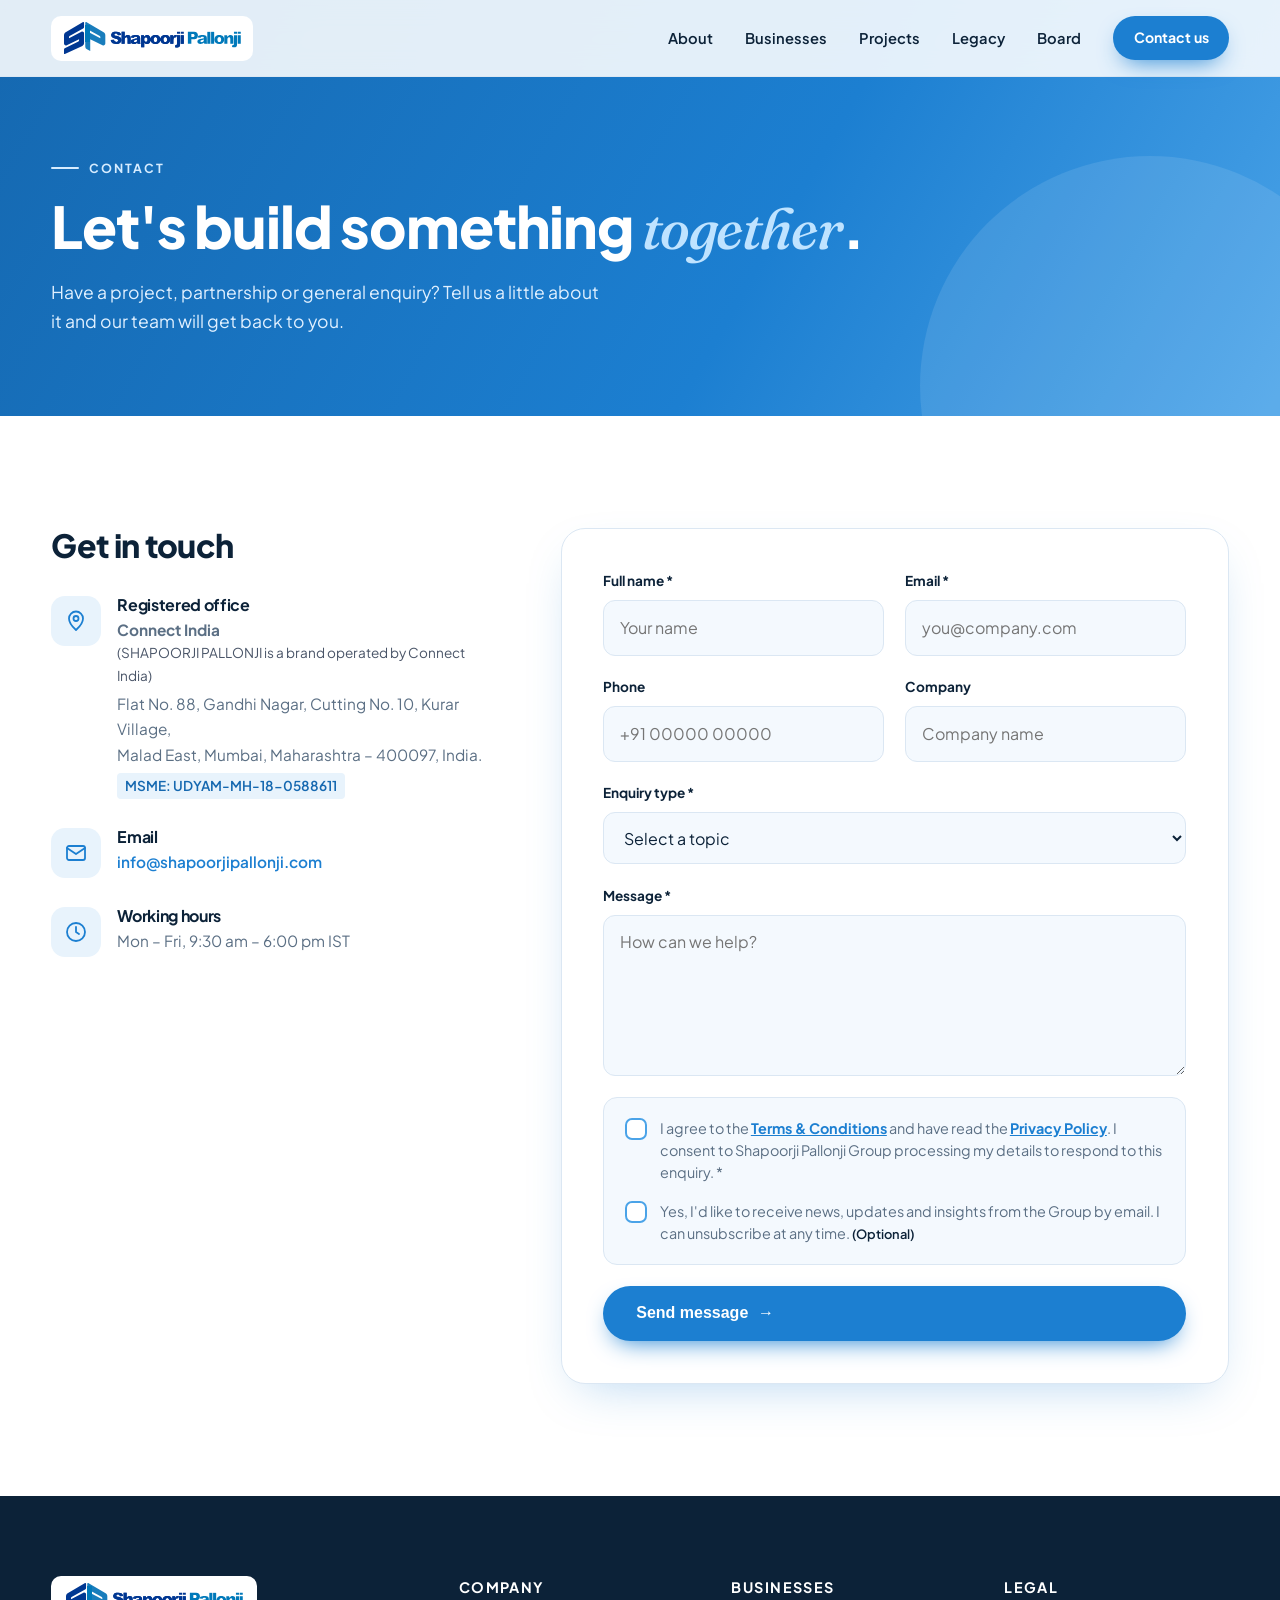
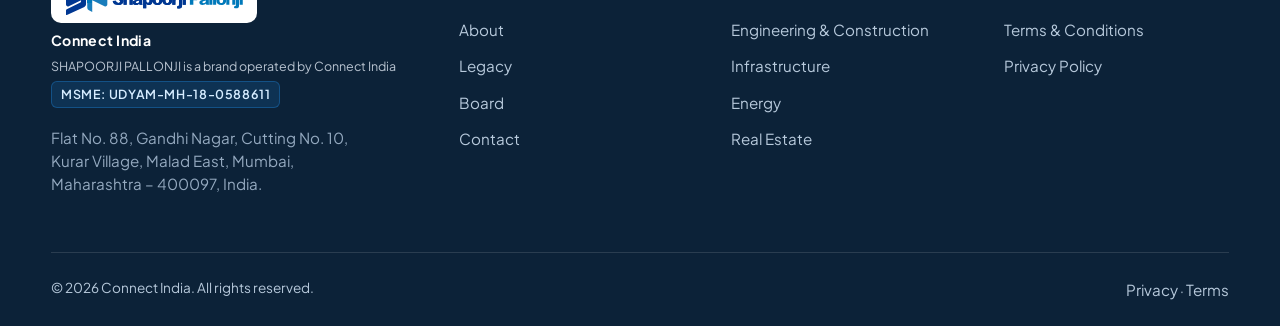
==== commit 42600a86: "Add MSME registration number UDYAM-MH-18-0588611 to all pages" ====
--- a/contact.html
+++ b/contact.html
@@ -43,7 +43,7 @@
           <h2>Get in touch</h2>
           <div class="info">
             <span class="info__icon"><svg viewBox="0 0 24 24"><path d="M12 21s7-6.2 7-11.5A7 7 0 0 0 5 9.5C5 14.8 12 21 12 21z"/><circle cx="12" cy="9.5" r="2.5"/></svg></span>
-            <div><h3>Registered office</h3><p><strong>Connect India</strong><br /><span style="display:block;font-size:0.85rem;color:#4a5568;margin-bottom:4px;">(SHAPOORJI PALLONJI is a brand operated by Connect India)</span>Flat No. 88, Gandhi Nagar, Cutting No. 10, Kurar Village,<br />Malad East, Mumbai, Maharashtra &ndash; 400097, India.</p></div>
+            <div><h3>Registered office</h3><p><strong>Connect India</strong><br /><span style="display:block;font-size:0.85rem;color:#4a5568;margin-bottom:4px;">(SHAPOORJI PALLONJI is a brand operated by Connect India)</span>Flat No. 88, Gandhi Nagar, Cutting No. 10, Kurar Village,<br />Malad East, Mumbai, Maharashtra &ndash; 400097, India.<br /><span style="display:inline-block;margin-top:6px;font-size:0.85rem;background:#e8f3fc;color:#1568b0;padding:2px 8px;border-radius:4px;font-weight:600;">MSME: UDYAM-MH-18-0588611</span></p></div>
           </div>
           <div class="info">
             <span class="info__icon"><svg viewBox="0 0 24 24"><rect x="3" y="5" width="18" height="14" rx="2"/><path d="m3 7 9 6 9-6"/></svg></span>
@@ -116,6 +116,7 @@
         <img src="assets/logo.png" alt="Shapoorji Pallonji" width="182" height="35" />
         <span class="footer__legal-name">Connect India</span>
         <span class="footer__brand-note">SHAPOORJI PALLONJI is a brand operated by Connect India</span>
+        <span class="footer__gstin">MSME: UDYAM-MH-18-0588611</span>
         <p class="footer__address">Flat No. 88, Gandhi Nagar, Cutting No. 10, Kurar Village, Malad East, Mumbai, Maharashtra &ndash; 400097, India.</p>
       </div>
       <div><h4>Company</h4><a href="index.html#about">About</a><a href="index.html#legacy">Legacy</a><a href="index.html#board">Board</a><a href="contact.html">Contact</a></div>
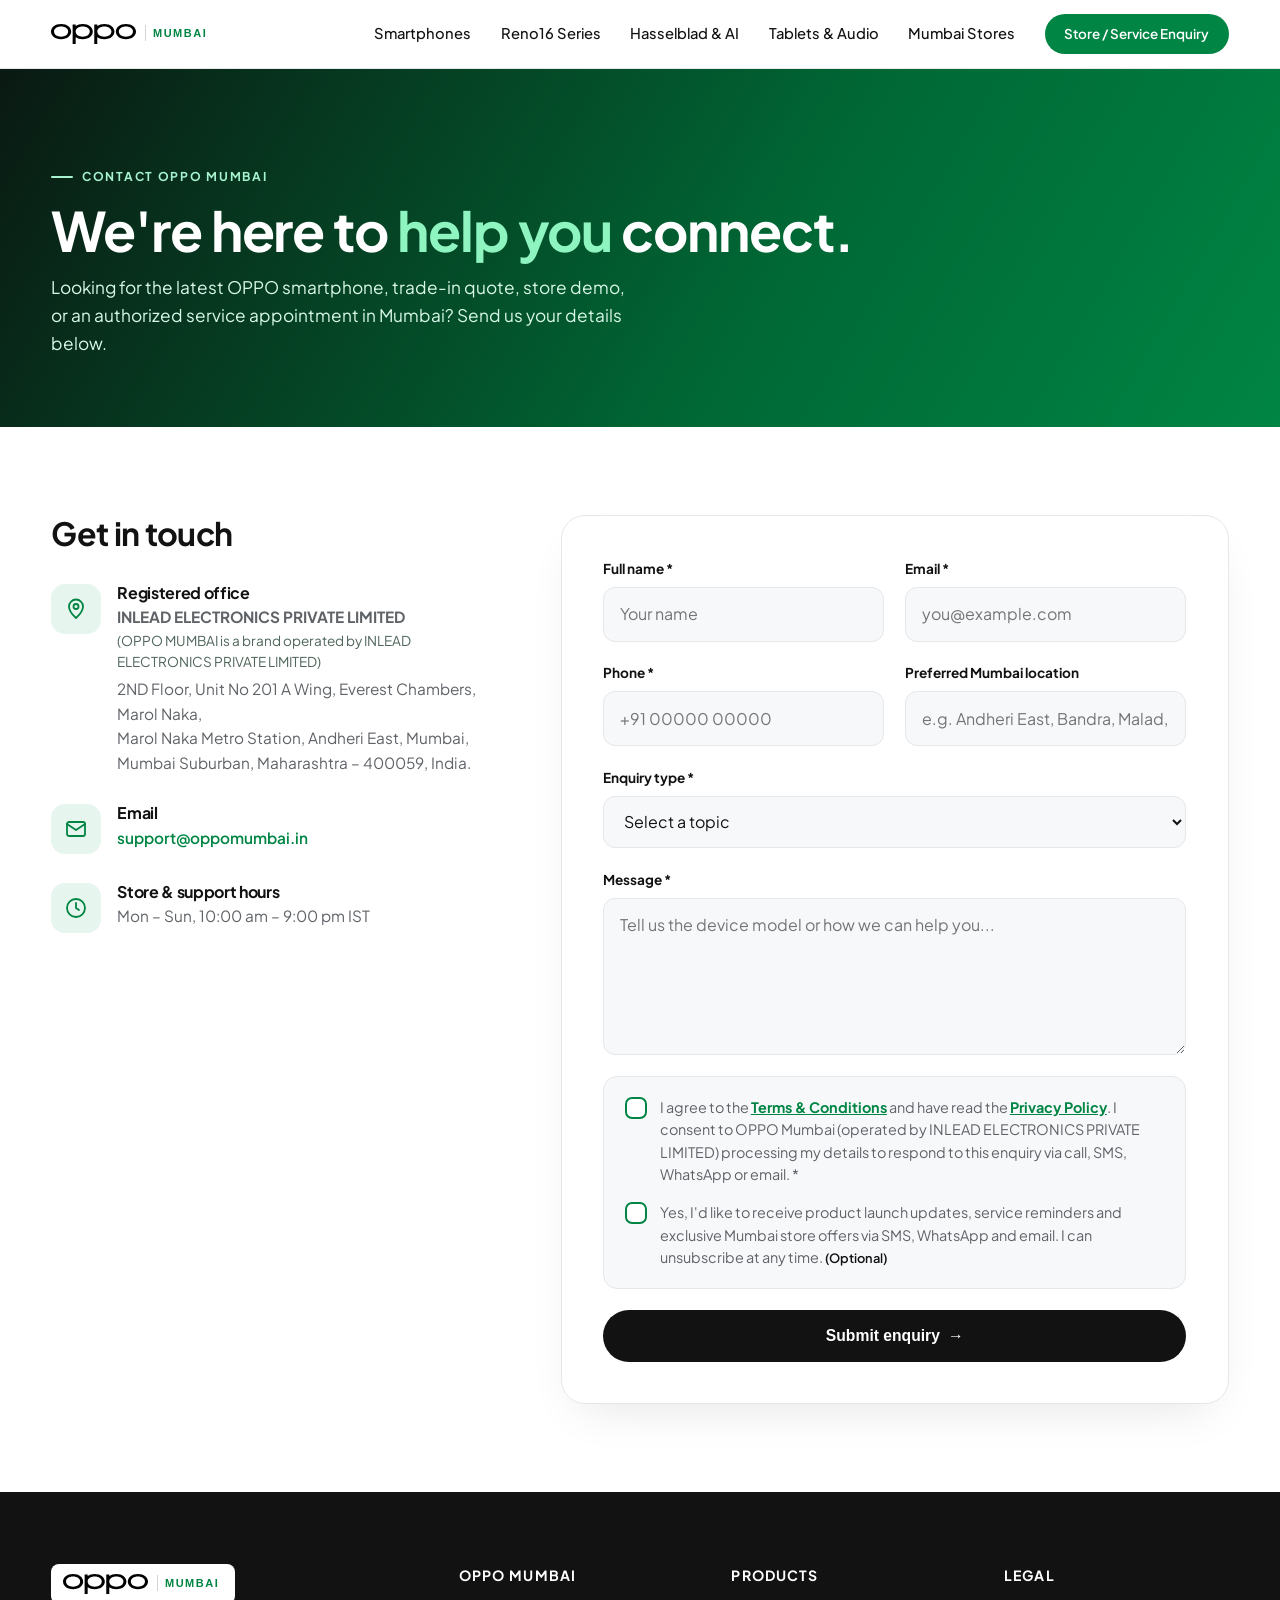
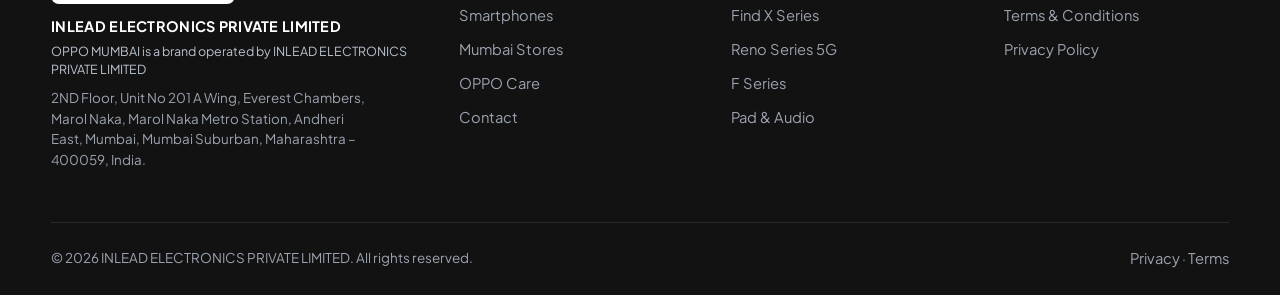
==== commit 4272d8d7: "Build OPPO Mumbai official website for INLEAD ELECTRONICS PRIVATE LIMITED" ====
--- a/contact.html
+++ b/contact.html
@@ -3,9 +3,9 @@
 <head>
   <meta charset="UTF-8" />
   <meta name="viewport" content="width=device-width, initial-scale=1.0" />
-  <title>Contact Us | Shapoorji Pallonji Group</title>
-  <meta name="description" content="Get in touch with the Shapoorji Pallonji Group. Send us your enquiry and our team will respond shortly." />
-  <link rel="icon" href="assets/logo.png" />
+  <title>Contact Us | OPPO Mumbai</title>
+  <meta name="description" content="Get in touch with OPPO Mumbai for smartphone enquiries, store visits, exchange offers, corporate bulk orders, and authorized service bookings." />
+  <link rel="icon" href="assets/oppo-logo.svg" type="image/svg+xml" />
   <link rel="preconnect" href="https://fonts.googleapis.com" />
   <link rel="preconnect" href="https://fonts.gstatic.com" crossorigin />
   <link href="https://fonts.googleapis.com/css2?family=Plus+Jakarta+Sans:wght@400;500;600;700;800&family=Fraunces:opsz,wght@9..144,500;9..144,600&display=swap" rel="stylesheet" />
@@ -14,14 +14,14 @@
 <body>
   <header class="header scrolled" id="header" data-solid>
     <div class="container header__inner">
-      <a href="index.html" class="brand" aria-label="Shapoorji Pallonji home"><img src="assets/logo.png" alt="Shapoorji Pallonji" width="182" height="35" /></a>
+      <a href="index.html" class="brand" aria-label="OPPO Mumbai home"><img src="assets/oppo-logo.svg" alt="OPPO Mumbai" width="160" height="28" /></a>
       <nav class="nav" id="nav" aria-label="Main">
-        <a href="index.html#about">About</a>
-        <a href="index.html#businesses">Businesses</a>
-        <a href="index.html#projects">Projects</a>
-        <a href="index.html#legacy">Legacy</a>
-        <a href="index.html#board">Board</a>
-        <a href="contact.html" class="btn btn--primary btn--sm nav__cta">Contact us</a>
+        <a href="index.html#smartphones">Smartphones</a>
+        <a href="index.html#reno-spotlight">Reno16 Series</a>
+        <a href="index.html#features">Hasselblad &amp; AI</a>
+        <a href="index.html#iot">Tablets &amp; Audio</a>
+        <a href="index.html#stores">Mumbai Stores</a>
+        <a href="contact.html" class="btn btn--green btn--sm nav__cta">Store / Service Enquiry</a>
       </nav>
       <button class="burger" id="burger" aria-label="Toggle menu" aria-expanded="false"><span></span><span></span></button>
     </div>
@@ -30,9 +30,9 @@
   <main>
     <section class="page-hero">
       <div class="container">
-        <span class="eyebrow eyebrow--light"><i></i> Contact</span>
-        <h1>Let's build something <em>together</em>.</h1>
-        <p>Have a project, partnership or general enquiry? Tell us a little about it and our team will get back to you.</p>
+        <span class="eyebrow eyebrow--light"><i></i> Contact OPPO Mumbai</span>
+        <h1>We're here to <em>help you</em> connect.</h1>
+        <p>Looking for the latest OPPO smartphone, trade-in quote, store demo, or an authorized service appointment in Mumbai? Send us your details below.</p>
       </div>
     </section>
 
@@ -43,15 +43,15 @@
           <h2>Get in touch</h2>
           <div class="info">
             <span class="info__icon"><svg viewBox="0 0 24 24"><path d="M12 21s7-6.2 7-11.5A7 7 0 0 0 5 9.5C5 14.8 12 21 12 21z"/><circle cx="12" cy="9.5" r="2.5"/></svg></span>
-            <div><h3>Registered office</h3><p><strong>Connect India</strong><br /><span style="display:block;font-size:0.85rem;color:#4a5568;margin-bottom:4px;">(SHAPOORJI PALLONJI is a brand operated by Connect India)</span>Flat No. 88, Gandhi Nagar, Cutting No. 10, Kurar Village,<br />Malad East, Mumbai, Maharashtra &ndash; 400097, India.<br /><span style="display:inline-block;margin-top:6px;font-size:0.85rem;background:#e8f3fc;color:#1568b0;padding:2px 8px;border-radius:4px;font-weight:600;">MSME: UDYAM-MH-18-0588611</span></p></div>
+            <div><h3>Registered office</h3><p><strong>INLEAD ELECTRONICS PRIVATE LIMITED</strong><br /><span style="display:block;font-size:0.85rem;color:#4e6559;margin-bottom:4px;">(OPPO MUMBAI is a brand operated by INLEAD ELECTRONICS PRIVATE LIMITED)</span>2ND Floor, Unit No 201 A Wing, Everest Chambers, Marol Naka,<br />Marol Naka Metro Station, Andheri East, Mumbai, Mumbai Suburban, Maharashtra &ndash; 400059, India.</p></div>
           </div>
           <div class="info">
             <span class="info__icon"><svg viewBox="0 0 24 24"><rect x="3" y="5" width="18" height="14" rx="2"/><path d="m3 7 9 6 9-6"/></svg></span>
-            <div><h3>Email</h3><p><a href="mailto:info@shapoorjipallonji.com">info@shapoorjipallonji.com</a></p></div>
+            <div><h3>Email</h3><p><a href="mailto:support@oppomumbai.in">support@oppomumbai.in</a></p></div>
           </div>
           <div class="info">
             <span class="info__icon"><svg viewBox="0 0 24 24"><circle cx="12" cy="12" r="9"/><path d="M12 7v5l3 2"/></svg></span>
-            <div><h3>Working hours</h3><p>Mon – Fri, 9:30 am – 6:00 pm IST</p></div>
+            <div><h3>Store &amp; support hours</h3><p>Mon – Sun, 10:00 am – 9:00 pm IST</p></div>
           </div>
         </aside>
 
@@ -59,49 +59,48 @@
           <form id="contactForm" class="form" novalidate>
             <div class="row">
               <label class="field"><span>Full name *</span><input type="text" name="name" required autocomplete="name" placeholder="Your name" /></label>
-              <label class="field"><span>Email *</span><input type="email" name="email" required autocomplete="email" placeholder="you@company.com" /></label>
+              <label class="field"><span>Email *</span><input type="email" name="email" required autocomplete="email" placeholder="you@example.com" /></label>
             </div>
             <div class="row">
-              <label class="field"><span>Phone</span><input type="tel" name="phone" autocomplete="tel" placeholder="+91 00000 00000" /></label>
-              <label class="field"><span>Company</span><input type="text" name="company" autocomplete="organization" placeholder="Company name" /></label>
+              <label class="field"><span>Phone *</span><input type="tel" name="phone" required autocomplete="tel" placeholder="+91 00000 00000" /></label>
+              <label class="field"><span>Preferred Mumbai location</span><input type="text" name="company" placeholder="e.g. Andheri East, Bandra, Malad, Thane" /></label>
             </div>
             <label class="field"><span>Enquiry type *</span>
               <select name="topic" required>
                 <option value="">Select a topic</option>
-                <option>Engineering &amp; Construction</option>
-                <option>Infrastructure</option>
-                <option>Energy</option>
-                <option>Real Estate</option>
-                <option>Water</option>
-                <option>Financial Services</option>
-                <option>Careers</option>
-                <option>Media / Press</option>
+                <option>Smartphone Purchase / In-Store Demo</option>
+                <option>Exchange &amp; Upgrade Offer</option>
+                <option>Authorized Service &amp; Repair Booking</option>
+                <option>OPPO Care &amp; Extended Warranty</option>
+                <option>OPPO Pad, Watch &amp; Enco Audio</option>
+                <option>Corporate / Bulk Order Enquiry</option>
+                <option>Dealership / Retail Partnership</option>
                 <option>Other</option>
               </select>
             </label>
-            <label class="field"><span>Message *</span><textarea name="message" rows="5" required placeholder="How can we help?"></textarea></label>
+            <label class="field"><span>Message *</span><textarea name="message" rows="5" required placeholder="Tell us the device model or how we can help you..."></textarea></label>
 
             <div class="optin">
               <label class="check">
                 <input type="checkbox" name="consent" required />
                 <i></i>
-                <span>I agree to the <a href="terms.html" target="_blank">Terms &amp; Conditions</a> and have read the <a href="privacy.html" target="_blank">Privacy Policy</a>. I consent to Shapoorji Pallonji Group processing my details to respond to this enquiry. *</span>
+                <span>I agree to the <a href="terms.html" target="_blank">Terms &amp; Conditions</a> and have read the <a href="privacy.html" target="_blank">Privacy Policy</a>. I consent to OPPO Mumbai (operated by INLEAD ELECTRONICS PRIVATE LIMITED) processing my details to respond to this enquiry via call, SMS, WhatsApp or email. *</span>
               </label>
               <label class="check">
                 <input type="checkbox" name="marketing" />
                 <i></i>
-                <span>Yes, I'd like to receive news, updates and insights from the Group by email. I can unsubscribe at any time. <em class="opt">(Optional)</em></span>
+                <span>Yes, I'd like to receive product launch updates, service reminders and exclusive Mumbai store offers via SMS, WhatsApp and email. I can unsubscribe at any time. <em class="opt">(Optional)</em></span>
               </label>
             </div>
 
             <p class="form__error" id="formError" role="alert" hidden></p>
-            <button type="submit" class="btn btn--primary btn--lg">Send message <span aria-hidden="true">→</span></button>
+            <button type="submit" class="btn btn--primary btn--lg">Submit enquiry <span aria-hidden="true">→</span></button>
           </form>
 
           <div class="success" id="formSuccess" hidden>
-            <span class="success__icon">✓</span>
-            <h3>Thank you!</h3>
-            <p>Your message has been received. Our team will get back to you shortly.</p>
+            <div class="success__icon">✓</div>
+            <h2>Thank you!</h2>
+            <p>We've received your enquiry and our OPPO Mumbai team will get back to you shortly.</p>
             <a href="index.html" class="btn btn--outline">Back to home</a>
           </div>
         </div>
@@ -113,18 +112,17 @@
   <footer class="footer">
     <div class="container footer__grid">
       <div class="footer__brand">
-        <img src="assets/logo.png" alt="Shapoorji Pallonji" width="182" height="35" />
-        <span class="footer__legal-name">Connect India</span>
-        <span class="footer__brand-note">SHAPOORJI PALLONJI is a brand operated by Connect India</span>
-        <span class="footer__gstin">MSME: UDYAM-MH-18-0588611</span>
-        <p class="footer__address">Flat No. 88, Gandhi Nagar, Cutting No. 10, Kurar Village, Malad East, Mumbai, Maharashtra &ndash; 400097, India.</p>
+        <img src="assets/oppo-logo.svg" alt="OPPO Mumbai" width="160" height="28" />
+        <span class="footer__legal-name">INLEAD ELECTRONICS PRIVATE LIMITED</span>
+        <span class="footer__brand-note">OPPO MUMBAI is a brand operated by INLEAD ELECTRONICS PRIVATE LIMITED</span>
+        <p class="footer__address">2ND Floor, Unit No 201 A Wing, Everest Chambers, Marol Naka, Marol Naka Metro Station, Andheri East, Mumbai, Mumbai Suburban, Maharashtra &ndash; 400059, India.</p>
       </div>
-      <div><h4>Company</h4><a href="index.html#about">About</a><a href="index.html#legacy">Legacy</a><a href="index.html#board">Board</a><a href="contact.html">Contact</a></div>
-      <div><h4>Businesses</h4><a href="index.html#businesses">Engineering &amp; Construction</a><a href="index.html#businesses">Infrastructure</a><a href="index.html#businesses">Energy</a><a href="index.html#businesses">Real Estate</a></div>
+      <div><h4>OPPO Mumbai</h4><a href="index.html#smartphones">Smartphones</a><a href="index.html#stores">Mumbai Stores</a><a href="index.html#board">OPPO Care</a><a href="contact.html">Contact</a></div>
+      <div><h4>Products</h4><a href="index.html#smartphones">Find X Series</a><a href="index.html#reno-spotlight">Reno Series 5G</a><a href="index.html#smartphones">F Series</a><a href="index.html#iot">Pad &amp; Audio</a></div>
       <div><h4>Legal</h4><a href="terms.html">Terms &amp; Conditions</a><a href="privacy.html">Privacy Policy</a></div>
     </div>
     <div class="container footer__bottom">
-      <span>&copy; <span id="year"></span> Connect India. All rights reserved.</span>
+      <span>&copy; <span id="year"></span> INLEAD ELECTRONICS PRIVATE LIMITED. All rights reserved.</span>
       <span><a href="privacy.html" class="inl">Privacy</a> &middot; <a href="terms.html" class="inl">Terms</a></span>
     </div>
   </footer>
--- a/styles.css
+++ b/styles.css
@@ -1,206 +1,229 @@
+@font-face {
+  font-family: "OPPOSans";
+  src: url("https://www.oppo.com/content/dam/statics/fonts/en/OPPOSans3.0En-VF.woff2") format("woff2");
+  font-weight: 100 900;
+  font-style: normal;
+  font-display: swap;
+}
+
 :root{
-  --sky:#1c7fd1;          /* logo blue */
-  --sky-600:#1568b0;
-  --sky-400:#4aa3e8;
-  --sky-100:#e8f3fc;
-  --sky-50:#f4f9fe;
-  --ink:#0c2238;
-  --muted:#5b6f84;
-  --line:#dbe7f3;
-  --white:#fff;
+  --sky:#008544;          /* OPPO Brand Green */
+  --sky-600:#006835;
+  --sky-400:#1ec773;
+  --sky-100:#e6f6ee;
+  --sky-50:#f4f6f5;
+  --ink:#121212;
+  --muted:#5f6368;
+  --line:#e5e7eb;
+  --surface:#f7f8fa;
+  --white:#ffffff;
   --radius:20px;
-  --shadow:0 18px 50px -20px rgba(28,127,209,.35);
-  --font:'Plus Jakarta Sans',system-ui,sans-serif;
+  --shadow:0 20px 50px -20px rgba(0,0,0,.12);
+  --font:'OPPOSans','Plus Jakarta Sans',system-ui,-apple-system,sans-serif;
   --serif:'Fraunces',Georgia,serif;
 }
+
 *{box-sizing:border-box;margin:0;padding:0}
-html{scroll-behavior:smooth;scroll-padding-top:84px}
-body{font-family:var(--font);color:var(--ink);background:#fff;line-height:1.65;-webkit-font-smoothing:antialiased}
+html{scroll-behavior:smooth;scroll-padding-top:100px}
+body{font-family:var(--font);color:var(--ink);background:#fff;line-height:1.6;-webkit-font-smoothing:antialiased}
 img{display:block;max-width:100%}
 a{color:inherit;text-decoration:none}
 ul{list-style:none}
-.container{width:min(1200px,92%);margin-inline:auto}
-
-h1,h2,h3{line-height:1.12;letter-spacing:-.02em}
-h1{font-size:clamp(2.4rem,5.6vw,4.4rem);font-weight:800}
-h2{font-size:clamp(1.9rem,3.6vw,2.9rem);font-weight:800}
+.container{width:min(1312px,92%);margin-inline:auto}
+
+h1,h2,h3{line-height:1.14;letter-spacing:-.02em}
+h1{font-size:clamp(2.3rem,4.8vw,4rem);font-weight:700}
+h2{font-size:clamp(1.85rem,3.4vw,2.75rem);font-weight:700}
 h3{font-size:1.2rem;font-weight:700}
-em{font-family:var(--serif);font-style:italic;font-weight:500;color:var(--sky)}
-.hero em,.cta em{color:#bfe3ff}
-
-.eyebrow{display:inline-flex;align-items:center;gap:.6rem;font-size:.78rem;font-weight:700;letter-spacing:.16em;text-transform:uppercase;color:var(--sky);margin-bottom:1rem}
-.eyebrow i{width:28px;height:2px;background:currentColor;border-radius:2px}
-.eyebrow--light{color:#d6ecff}
+em{font-style:normal;color:var(--sky)}
+
+.eyebrow{display:inline-flex;align-items:center;gap:.55rem;font-size:.76rem;font-weight:700;letter-spacing:.14em;text-transform:uppercase;color:var(--sky);margin-bottom:.75rem}
+.eyebrow i{width:22px;height:2px;background:currentColor;border-radius:2px}
+.eyebrow--light{color:#a7f3d0}
+
+/* Top Notice Bar (OPPO.com style) */
+.notice-bar{background:#191919;color:#fff;font-size:.82rem;padding:.55rem 0;border-bottom:1px solid rgba(255,255,255,.08)}
+.notice-bar__inner{display:flex;justify-content:center;align-items:center;gap:1rem;flex-wrap:wrap;text-align:center}
+.notice-bar a{color:#6ee7b7;font-weight:600;display:inline-flex;align-items:center;gap:.25rem}
+.notice-bar a:hover{text-decoration:underline}
 
 /* Buttons */
-.btn{display:inline-flex;align-items:center;gap:.6rem;padding:.95rem 1.6rem;border-radius:999px;font-weight:700;font-size:.95rem;transition:.25s;border:1.5px solid transparent;cursor:pointer}
-.btn--sm{padding:.6rem 1.2rem;font-size:.88rem}
-.btn--primary{background:var(--sky);color:#fff;box-shadow:0 10px 24px -10px var(--sky)}
-.btn--primary:hover{background:var(--sky-600);transform:translateY(-2px)}
-.btn--white{background:#fff;color:var(--sky-600)}
-.btn--white:hover{transform:translateY(-2px);box-shadow:0 12px 30px -10px rgba(0,0,0,.35)}
-.btn--ghost{border-color:rgba(255,255,255,.7);color:#fff}
-.btn--ghost:hover{background:rgba(255,255,255,.15)}
-.btn--outline{border-color:var(--sky);color:var(--sky)}
-.btn--outline:hover{background:var(--sky);color:#fff}
-
-/* Header */
-.header{position:fixed;inset:0 0 auto 0;z-index:50;transition:.3s;background:rgba(255,255,255,.0)}
-.header.scrolled,.header.open{background:rgba(255,255,255,.88);backdrop-filter:blur(14px);box-shadow:0 1px 0 var(--line)}
-.header__inner{display:flex;align-items:center;justify-content:space-between;height:76px}
-.brand img{height:35px;width:auto;background:#fff;border-radius:10px;padding:5px 10px;box-sizing:content-box}
-.nav{display:flex;align-items:center;gap:2rem}
-.nav a:not(.btn){font-weight:600;font-size:.92rem;color:#fff;position:relative;transition:.2s}
-.header.scrolled .nav a:not(.btn),.header.open .nav a:not(.btn){color:var(--ink)}
-.nav a:not(.btn)::after{content:"";position:absolute;left:0;bottom:-6px;width:0;height:2px;background:var(--sky-400);transition:.25s}
+.btn{display:inline-flex;align-items:center;justify-content:center;gap:.5rem;padding:.8rem 1.55rem;border-radius:999px;font-weight:600;font-size:.92rem;transition:.25s;border:1.5px solid transparent;cursor:pointer;white-space:nowrap}
+.btn--sm{padding:.52rem 1.15rem;font-size:.84rem}
+.btn--lg{padding:1rem 2rem;font-size:.98rem}
+.btn--primary{background:#121212;color:#fff}
+.btn--primary:hover{background:var(--sky);transform:translateY(-2px)}
+.btn--green{background:var(--sky);color:#fff}
+.btn--green:hover{background:var(--sky-600);transform:translateY(-2px)}
+.btn--white{background:#fff;color:#121212}
+.btn--white:hover{background:#f0fdf4;transform:translateY(-2px)}
+.btn--ghost{border-color:rgba(255,255,255,.65);color:#fff;background:rgba(255,255,255,.06);backdrop-filter:blur(8px)}
+.btn--ghost:hover{background:rgba(255,255,255,.18)}
+.btn--outline{border-color:#d1d5db;color:#121212;background:#fff}
+.btn--outline:hover{border-color:#121212;background:#121212;color:#fff}
+
+/* Sticky OPPO Header */
+.header{position:sticky;top:0;z-index:60;background:rgba(255,255,255,.95);backdrop-filter:blur(16px);border-bottom:1px solid var(--line);transition:.25s}
+.header__inner{display:flex;align-items:center;justify-content:space-between;height:68px;gap:1.5rem}
+.brand{display:flex;align-items:center}
+.brand img{height:28px;width:auto}
+.nav{display:flex;align-items:center;gap:1.85rem}
+.nav a:not(.btn){font-weight:500;font-size:.92rem;color:#121212;position:relative;padding:.4rem 0;transition:.2s}
+.nav a:not(.btn)::after{content:"";position:absolute;left:0;bottom:0;width:0;height:2px;background:#121212;transition:.25s}
 .nav a:not(.btn):hover::after{width:100%}
+.header__actions{display:flex;align-items:center;gap:.75rem}
 .burger{display:none;background:none;border:0;width:40px;height:40px;position:relative;cursor:pointer}
-.burger span{position:absolute;left:8px;right:8px;height:2px;background:#fff;border-radius:2px;transition:.3s}
-.burger span:first-child{top:15px}.burger span:last-child{top:23px}
-.header.scrolled .burger span,.header.open .burger span{background:var(--ink)}
-.header.open .burger span:first-child{top:19px;transform:rotate(45deg)}
-.header.open .burger span:last-child{top:19px;transform:rotate(-45deg)}
-
-/* Hero */
-.hero{position:relative;min-height:100svh;display:flex;align-items:center;color:#fff;overflow:hidden;padding:120px 0 90px}
-.hero__bg{position:absolute;inset:0;background-size:cover;background-position:center;transform:scale(1.06);animation:zoom 18s ease-out forwards}
-@keyframes zoom{to{transform:scale(1)}}
-.hero__veil{position:absolute;inset:0;background:linear-gradient(100deg,rgba(10,70,130,.88) 0%,rgba(28,127,209,.55) 48%,rgba(28,127,209,.05) 100%),linear-gradient(0deg,rgba(10,50,100,.4),transparent 40%)}
-.hero__inner{position:relative;display:grid;grid-template-columns:1.4fr .8fr;gap:3rem;align-items:end}
-.hero__copy p{font-size:1.15rem;max-width:560px;margin:1.4rem 0 2.2rem;color:#e8f4ff}
-.hero__actions{display:flex;flex-wrap:wrap;gap:1rem}
-.hero__card{background:rgba(255,255,255,.14);border:1px solid rgba(255,255,255,.35);backdrop-filter:blur(18px);border-radius:var(--radius);padding:1.8rem}
-.hero__card-title{font-size:.78rem;letter-spacing:.16em;text-transform:uppercase;font-weight:700;color:#d6ecff;margin-bottom:1.2rem}
-.hero__stats{display:grid;grid-template-columns:1fr 1fr;gap:1.4rem 1rem}
-.hero__stats b{display:block;font-size:2.1rem;font-weight:800;line-height:1}
-.hero__stats span{font-size:.85rem;color:#d6ecff}
-
-/* Strip */
-.strip{background:var(--sky);color:#fff;overflow:hidden}
-.strip__inner{display:flex;flex-wrap:wrap;justify-content:center;align-items:center;gap:.6rem 1.6rem;padding:1.2rem 0;font-weight:600;font-size:.95rem}
-.strip i{width:6px;height:6px;border-radius:50%;background:rgba(255,255,255,.6)}
-
-/* Sections */
-.section{padding:7rem 0}
-.section--tint{background:linear-gradient(180deg,var(--sky-50),var(--sky-100))}
-.section__head{margin-bottom:3.2rem;max-width:720px}
-.section__head--row{max-width:none;display:flex;justify-content:space-between;align-items:flex-end;gap:2rem;flex-wrap:wrap}
-.section__head--center{text-align:center;margin-inline:auto}
-
-/* About */
-.about__grid{display:grid;grid-template-columns:1fr 1fr;gap:5rem;align-items:center}
-.about__media{position:relative}
-.about__media img{border-radius:var(--radius);aspect-ratio:4/4.4;object-fit:cover;width:100%;box-shadow:var(--shadow)}
-.about__media::before{content:"";position:absolute;inset:-18px 18px 18px -18px;border:2px solid var(--sky-400);border-radius:var(--radius);z-index:-1;opacity:.5}
-.about__badge{position:absolute;right:-22px;bottom:34px;background:var(--sky);color:#fff;border-radius:18px;padding:1.2rem 1.5rem;display:flex;align-items:center;gap:.9rem;box-shadow:var(--shadow)}
-.about__badge b{font-size:2.4rem;font-weight:800;line-height:1}
-.about__badge span{font-size:.85rem;line-height:1.3}
-.about__copy p{color:var(--muted);margin-top:1.1rem;font-size:1.05rem}
-.about__copy h2{margin-bottom:.4rem}
-.ticks{margin:1.6rem 0 2.2rem;display:grid;gap:.8rem}
-.ticks li{position:relative;padding-left:2rem;font-weight:600}
-.ticks li::before{content:"✓";position:absolute;left:0;top:1px;width:22px;height:22px;border-radius:50%;background:var(--sky-100);color:var(--sky);font-size:.75rem;display:grid;place-items:center;font-weight:800}
-
-/* Cards */
-.cards{display:grid;grid-template-columns:repeat(3,1fr);gap:1.5rem}
-.card{background:#fff;border:1px solid var(--line);border-radius:var(--radius);padding:2.1rem;display:flex;flex-direction:column;transition:.3s;position:relative;overflow:hidden}
-.card::after{content:"";position:absolute;left:0;bottom:0;height:4px;width:0;background:linear-gradient(90deg,var(--sky),var(--sky-400));transition:.4s}
-.card:hover{transform:translateY(-8px);box-shadow:var(--shadow);border-color:transparent}
-.card:hover::after{width:100%}
-.card__icon{width:56px;height:56px;border-radius:16px;background:var(--sky-100);display:grid;place-items:center;margin-bottom:1.4rem;transition:.3s}
-.card__icon svg{width:26px;height:26px;stroke:var(--sky);fill:none;stroke-width:1.8;stroke-linecap:round;stroke-linejoin:round;transition:.3s}
-.card:hover .card__icon{background:var(--sky)}
-.card:hover .card__icon svg{stroke:#fff}
-.card p{color:var(--muted);margin:.6rem 0 1.4rem;font-size:.98rem;flex:1}
-.card__link{font-weight:700;color:var(--sky);font-size:.92rem}
-
-/* Projects */
-.projects{display:grid;grid-template-columns:1.3fr 1fr;grid-template-rows:1fr 1fr;gap:1.5rem;height:640px}
-.project{position:relative;border-radius:var(--radius);overflow:hidden;color:#fff;display:block}
-.project--lg{grid-row:1/3}
-.project img{position:absolute;inset:0;width:100%;height:100%;object-fit:cover;transition:transform .8s}
-.project:hover img{transform:scale(1.07)}
-.project::after{content:"";position:absolute;inset:0;background:linear-gradient(0deg,rgba(8,50,95,.88),rgba(8,50,95,.1) 60%)}
-.project__body{position:absolute;z-index:2;left:0;right:0;bottom:0;padding:1.8rem}
-.project__body h3{font-size:1.5rem;margin:.6rem 0 .3rem}
-.project--lg h3{font-size:2rem}
-.project__body p{font-size:.95rem;color:#dcefff;max-width:420px}
-.tag{display:inline-block;background:rgba(255,255,255,.2);backdrop-filter:blur(8px);border:1px solid rgba(255,255,255,.4);padding:.3rem .8rem;border-radius:999px;font-size:.74rem;font-weight:700;letter-spacing:.04em}
+.burger span{position:absolute;left:8px;right:8px;height:2px;background:#121212;border-radius:2px;transition:.3s}
+.burger span:first-child{top:14px}.burger span:last-child{top:23px}
+.header.open .burger span:first-child{top:18.5px;transform:rotate(45deg)}
+.header.open .burger span:last-child{top:18.5px;transform:rotate(-45deg)}
+
+/* Quick Nav Strip (Mini Product Thumbnails like OPPO Mega Menu) */
+.quick-strip{background:#f7f8fa;border-bottom:1px solid var(--line);padding:.85rem 0;overflow-x:auto}
+.quick-strip__list{display:flex;align-items:center;justify-content:space-between;gap:1.25rem;min-width:max-content}
+.quick-item{display:flex;align-items:center;gap:.75rem;padding:.4rem .85rem;border-radius:14px;transition:.2s;background:#fff;border:1px solid transparent}
+.quick-item:hover{border-color:#d1d5db;transform:translateY(-2px);box-shadow:0 8px 20px -12px rgba(0,0,0,.12)}
+.quick-item img{width:44px;height:44px;object-fit:contain}
+.quick-item div{display:flex;flex-direction:column}
+.quick-item strong{font-size:.84rem;font-weight:600;color:#121212}
+.quick-item span{font-size:.7rem;font-weight:700;color:var(--sky);text-transform:uppercase;letter-spacing:.04em}
+
+/* Full-Bleed Flagship Hero 1: Find X9 Ultra */
+.flagship-hero{position:relative;min-height:660px;background:#0c0b0a;color:#fff;overflow:hidden;display:flex;align-items:center;padding:4.5rem 0}
+.flagship-hero__bg{position:absolute;inset:0;background-size:cover;background-position:center;opacity:.82;transition:transform 10s ease}
+.flagship-hero:hover .flagship-hero__bg{transform:scale(1.03)}
+.flagship-hero__veil{position:absolute;inset:0;background:linear-gradient(90deg,rgba(10,10,10,.92) 0%,rgba(10,10,10,.65) 48%,rgba(10,10,10,.15) 100%)}
+.flagship-hero__grid{position:relative;z-index:2;display:grid;grid-template-columns:1.1fr .9fr;gap:2.5rem;align-items:center}
+.flagship-badge{display:inline-flex;align-items:center;gap:.5rem;background:rgba(234,88,12,.22);border:1px solid rgba(251,146,60,.55);color:#fdba74;padding:.32rem .9rem;border-radius:999px;font-size:.76rem;font-weight:700;letter-spacing:.08em;text-transform:uppercase;margin-bottom:1.1rem}
+.flagship-hero__copy h1{font-size:clamp(2.5rem,5vw,4.3rem);margin-bottom:.6rem}
+.flagship-hero__subtitle{font-size:clamp(1.2rem,2.2vw,1.65rem);font-weight:500;color:#f3f4f6;margin-bottom:1rem}
+.flagship-hero__specs{font-size:.98rem;color:#d1d5db;max-width:540px;margin-bottom:2rem;line-height:1.7}
+.flagship-hero__actions{display:flex;flex-wrap:wrap;gap:.9rem}
+.flagship-hero__phone{display:flex;justify-content:center;align-items:center;position:relative}
+.flagship-hero__phone img{max-height:460px;width:auto;object-fit:contain;filter:drop-shadow(0 28px 50px rgba(0,0,0,.65));animation:floatPhone 5s ease-in-out infinite}
+@keyframes floatPhone{0%,100%{transform:translateY(0)}50%{transform:translateY(-10px)}}
+
+/* Secondary Hero 2: Interactive Reno16 5G Showcase */
+.reno-showcase{position:relative;overflow:hidden;padding:5rem 0;background:linear-gradient(128deg,#f1f1f8 30%,#dfdef7 95%);transition:background .5s ease}
+.reno-showcase[data-theme="1"]{background:linear-gradient(128deg,#2a1f3d 20%,#4c3575 95%);color:#fff}
+.reno-showcase[data-theme="2"]{background:linear-gradient(128deg,#1e2436 20%,#3b466b 95%);color:#fff}
+.reno-showcase__grid{display:grid;grid-template-columns:1fr 1fr;gap:3rem;align-items:center}
+.reno-tag{display:inline-block;background:#211b59;color:#fff;padding:.3rem .85rem;border-radius:999px;font-size:.75rem;font-weight:700;letter-spacing:.06em;text-transform:uppercase;margin-bottom:1rem}
+.reno-showcase[data-theme="1"] .reno-tag,.reno-showcase[data-theme="2"] .reno-tag{background:rgba(255,255,255,.2)}
+.reno-showcase__copy h2{font-size:clamp(2.2rem,4.4vw,3.6rem);margin-bottom:.5rem}
+.reno-showcase__tagline{font-size:1.35rem;font-weight:600;opacity:.9;margin-bottom:1rem}
+.reno-showcase__desc{font-size:1rem;opacity:.8;max-width:500px;margin-bottom:1.8rem}
+.color-picker{display:flex;align-items:center;gap:.75rem;margin-bottom:2rem;flex-wrap:wrap}
+.color-btn{display:inline-flex;align-items:center;gap:.55rem;padding:.5rem 1rem;border-radius:999px;border:1.5px solid rgba(0,0,0,.15);background:rgba(255,255,255,.75);backdrop-filter:blur(8px);cursor:pointer;font:inherit;font-size:.85rem;font-weight:600;color:#121212;transition:.2s}
+.color-btn.active{border-color:#211b59;background:#fff;box-shadow:0 6px 18px rgba(0,0,0,.1)}
+.color-dot{width:16px;height:16px;border-radius:50%;border:1px solid rgba(0,0,0,.2)}
+.reno-showcase__visual{display:flex;justify-content:center;align-items:center;min-height:420px;position:relative}
+.reno-showcase__visual img{max-height:430px;width:auto;object-fit:contain;transition:opacity .35s ease,transform .35s ease;filter:drop-shadow(0 24px 40px rgba(33,27,89,.18))}
+
+/* Section Commons */
+.section{padding:5.5rem 0}
+.section--tint{background:var(--surface)}
+.section__head{margin-bottom:2.6rem;display:flex;justify-content:space-between;align-items:flex-end;gap:1.5rem;flex-wrap:wrap}
+.section__head--center{text-align:center;flex-direction:column;align-items:center;margin-inline:auto;max-width:720px}
+
+/* Category Filter Tabs */
+.filter-tabs{display:flex;gap:.55rem;flex-wrap:wrap}
+.filter-tab{padding:.55rem 1.2rem;border-radius:999px;border:1px solid var(--line);background:#fff;font:inherit;font-size:.88rem;font-weight:600;color:var(--muted);cursor:pointer;transition:.2s}
+.filter-tab:hover,.filter-tab.active{background:#121212;color:#fff;border-color:#121212}
+
+/* OPPO Official Store Product Grid */
+.phone-grid{display:grid;grid-template-columns:repeat(3,1fr);gap:1.5rem}
+.phone-card{background:var(--surface);border-radius:24px;padding:2rem 1.8rem;display:flex;flex-direction:column;transition:.3s;position:relative;overflow:hidden;border:1px solid transparent}
+.phone-card:hover{background:#fff;border-color:var(--line);box-shadow:var(--shadow);transform:translateY(-6px)}
+.phone-card__top{display:flex;justify-content:space-between;align-items:center;margin-bottom:.5rem;min-height:26px}
+.badge-new{background:var(--sky);color:#fff;font-size:.7rem;font-weight:700;padding:.22rem .65rem;border-radius:999px;text-transform:uppercase;letter-spacing:.05em}
+.badge-hot{background:#ea580c;color:#fff;font-size:.7rem;font-weight:700;padding:.22rem .65rem;border-radius:999px;text-transform:uppercase;letter-spacing:.05em}
+.phone-card__series{font-size:.75rem;font-weight:600;color:var(--muted)}
+.phone-card__img{height:240px;display:flex;align-items:center;justify-content:center;margin:1rem 0 1.4rem}
+.phone-card__img img{max-height:225px;width:auto;object-fit:contain;transition:transform .4s ease}
+.phone-card:hover .phone-card__img img{transform:scale(1.07)}
+.phone-card h3{font-size:1.32rem;margin-bottom:.45rem;color:#121212}
+.phone-card__specs{color:var(--muted);font-size:.9rem;line-height:1.55;margin-bottom:1.2rem;flex:1}
+.phone-card__swatches{display:flex;gap:.45rem;margin-bottom:1.3rem}
+.swatch{width:14px;height:14px;border-radius:50%;border:1px solid rgba(0,0,0,.2)}
+.phone-card__footer{display:flex;align-items:center;justify-content:space-between;gap:.75rem;padding-top:1.1rem;border-top:1px solid rgba(0,0,0,.07)}
+.phone-card__offer{font-size:.8rem;font-weight:600;color:var(--sky)}
+.phone-card__actions{display:flex;gap:.5rem}
+
+/* Bento KSP Feature Highlights (OPPO.com photography) */
+.bento-grid{display:grid;grid-template-columns:1.2fr 1fr;grid-template-rows:300px 300px;gap:1.4rem}
+.bento-item{position:relative;border-radius:24px;overflow:hidden;color:#fff;display:flex;align-items:flex-end;padding:2rem;background:#121212}
+.bento-item--tall{grid-row:1/3}
+.bento-item img{position:absolute;inset:0;width:100%;height:100%;object-fit:cover;transition:transform .7s ease}
+.bento-item:hover img{transform:scale(1.06)}
+.bento-item::after{content:"";position:absolute;inset:0;background:linear-gradient(0deg,rgba(0,0,0,.82) 0%,rgba(0,0,0,.15) 65%)}
+.bento-item__body{position:relative;z-index:2;max-width:440px}
+.bento-item__body span{display:inline-block;font-size:.72rem;font-weight:700;text-transform:uppercase;letter-spacing:.08em;background:rgba(255,255,255,.2);backdrop-filter:blur(8px);padding:.25rem .75rem;border-radius:999px;margin-bottom:.6rem}
+.bento-item__body h3{font-size:1.55rem;margin-bottom:.35rem}
+.bento-item--tall .bento-item__body h3{font-size:2rem}
+.bento-item__body p{font-size:.92rem;color:rgba(255,255,255,.85)}
+
+/* IoT Ecosystem (Tablets, Audio & Accessories) */
+.iot-grid{display:grid;grid-template-columns:repeat(4,1fr);gap:1.25rem}
+.iot-card{background:#fff;border:1px solid var(--line);border-radius:20px;padding:1.5rem;display:flex;flex-direction:column;align-items:center;text-align:center;transition:.3s}
+.iot-card:hover{transform:translateY(-6px);box-shadow:var(--shadow);border-color:transparent}
+.iot-card__img{height:160px;display:flex;align-items:center;justify-content:center;margin-bottom:1rem}
+.iot-card__img img{max-height:145px;width:auto;object-fit:contain;transition:transform .35s ease}
+.iot-card:hover .iot-card__img img{transform:scale(1.08)}
+.iot-card h3{font-size:1.05rem;margin-bottom:.35rem}
+.iot-card p{font-size:.84rem;color:var(--muted);margin-bottom:1.1rem;flex:1}
 
 /* Numbers */
-.numbers{background:linear-gradient(120deg,var(--sky-600),var(--sky) 60%,var(--sky-400));color:#fff;position:relative;overflow:hidden}
-.numbers::before{content:"";position:absolute;width:520px;height:520px;border-radius:50%;background:rgba(255,255,255,.08);right:-120px;top:-260px}
-.numbers__inner{position:relative;display:grid;grid-template-columns:repeat(4,1fr);gap:2rem;padding:4.5rem 0;text-align:center}
-.numbers b{display:block;font-size:clamp(2.6rem,5vw,4rem);font-weight:800;line-height:1}
-.numbers span{display:block;margin-top:.6rem;color:#d6ecff;font-weight:600}
-
-/* Timeline */
-.timeline{display:grid;grid-template-columns:repeat(4,1fr);gap:1.5rem;position:relative}
-.timeline::before{content:"";position:absolute;left:0;right:0;top:27px;height:2px;background:repeating-linear-gradient(90deg,var(--sky-400) 0 8px,transparent 8px 16px)}
-.step{position:relative;padding-top:4.2rem}
-.step::before{content:"";position:absolute;top:18px;left:0;width:20px;height:20px;border-radius:50%;background:#fff;border:5px solid var(--sky);box-shadow:0 0 0 6px var(--sky-100)}
-.step__year{position:absolute;top:0;right:0;font-family:var(--serif);font-size:1.1rem;color:var(--sky);font-weight:600}
-.step h3{margin-bottom:.5rem}
-.step p{color:var(--muted);font-size:.96rem}
+.numbers{background:#121212;color:#fff;position:relative;overflow:hidden}
+.numbers__inner{display:grid;grid-template-columns:repeat(4,1fr);gap:2rem;padding:4rem 0;text-align:center}
+.numbers b{display:block;font-size:clamp(2.4rem,4.5vw,3.6rem);font-weight:800;line-height:1;color:#6ee7b7}
+.numbers span{display:block;margin-top:.55rem;color:#d1d5db;font-weight:500;font-size:.92rem}
+
+/* Mumbai Stores Timeline / Hubs */
+.timeline{display:grid;grid-template-columns:repeat(4,1fr);gap:1.4rem}
+.step{background:var(--surface);border:1px solid var(--line);border-radius:20px;padding:1.75rem;position:relative;transition:.25s}
+.step:hover{background:#fff;box-shadow:var(--shadow);transform:translateY(-4px)}
+.step__year{display:inline-block;font-size:.74rem;font-weight:700;text-transform:uppercase;letter-spacing:.08em;color:var(--sky);background:var(--sky-100);padding:.25rem .7rem;border-radius:999px;margin-bottom:.85rem}
+.step h3{margin-bottom:.45rem;font-size:1.15rem}
+.step p{color:var(--muted);font-size:.9rem}
 
 /* CTA */
-.cta{background:linear-gradient(120deg,var(--sky-600),var(--sky));border-radius:28px;padding:4rem;color:#fff;display:flex;justify-content:space-between;align-items:center;gap:2rem;flex-wrap:wrap;position:relative;overflow:hidden}
-.cta::after{content:"";position:absolute;right:-80px;bottom:-140px;width:380px;height:380px;border-radius:50%;background:rgba(255,255,255,.1)}
-.cta__copy{max-width:560px;position:relative;z-index:1}
-.cta__copy p{margin-top:1rem;color:#e0f0ff}
+.cta{background:linear-gradient(120deg,#0a1912,#006835 60%,#008544);border-radius:28px;padding:3.8rem;color:#fff;display:flex;justify-content:space-between;align-items:center;gap:2rem;flex-wrap:wrap;position:relative;overflow:hidden}
+.cta__copy{max-width:580px;position:relative;z-index:1}
+.cta__copy p{margin-top:.85rem;color:#d8f8e7}
 .cta__actions{display:flex;gap:1rem;flex-wrap:wrap;position:relative;z-index:1}
 
-/* Footer */
-.footer{background:var(--ink);color:#b7c9db;padding-top:5rem}
-.footer__grid{display:grid;grid-template-columns:1.6fr 1fr 1fr 1fr;gap:3rem;padding-bottom:3.5rem}
-.footer__brand img{background:#fff;border-radius:10px;padding:6px 12px;box-sizing:content-box;height:35px;width:auto}
-.footer__brand p{margin-top:1.2rem;max-width:300px;font-size:.95rem}
-.footer h4{color:#fff;font-size:.9rem;letter-spacing:.1em;text-transform:uppercase;margin-bottom:1.1rem}
-.footer a{display:block;margin-bottom:.7rem;font-size:.95rem;transition:.2s}
-.footer a:hover{color:var(--sky-400);transform:translateX(4px)}
-.footer__bottom{display:flex;justify-content:space-between;gap:1rem;flex-wrap:wrap;border-top:1px solid rgba(255,255,255,.12);padding:1.5rem 0;font-size:.85rem}
+/* Footer (OPPO Dark Footer Theme) */
+.footer{background:#121212;color:#9ca3af;padding-top:4.5rem}
+.footer__support-bar{display:flex;justify-content:space-between;align-items:center;flex-wrap:wrap;gap:1.5rem;padding-bottom:2.5rem;margin-bottom:2.8rem;border-bottom:1px solid rgba(255,255,255,.1)}
+.support-pill{display:flex;align-items:center;gap:.9rem}
+.support-pill strong{display:block;color:#fff;font-size:1.05rem}
+.support-pill span{font-size:.82rem;color:#9ca3af}
+.footer__grid{display:grid;grid-template-columns:1.6fr 1fr 1fr 1fr;gap:3rem;padding-bottom:3.2rem}
+.footer__brand img{background:#fff;border-radius:8px;padding:6px 12px;box-sizing:content-box;height:28px;width:auto}
+.footer h4{color:#fff;font-size:.88rem;letter-spacing:.08em;text-transform:uppercase;margin-bottom:1.1rem}
+.footer a{display:block;margin-bottom:.65rem;font-size:.92rem;transition:.2s}
+.footer a:hover{color:#fff;transform:translateX(3px)}
+.footer__bottom{display:flex;justify-content:space-between;gap:1rem;flex-wrap:wrap;border-top:1px solid rgba(255,255,255,.1);padding:1.5rem 0;font-size:.84rem}
+
+.footer__legal-name{display:block;color:#fff;font-weight:700;letter-spacing:.02em;margin-top:.7rem;font-size:.9rem}
+.footer__brand-note{display:block;color:#cbd5e1;font-size:.78rem;margin-top:.3rem;line-height:1.4;opacity:.9}
+.footer__gstin{display:inline-block;background:rgba(0,133,68,.24);color:#b9f8d6;border:1px solid rgba(30,199,115,.45);border-radius:6px;padding:.15rem .55rem;font-size:.78rem;font-weight:600;margin-top:.4rem;letter-spacing:.05em}
+.footer__address{margin-top:.6rem;font-size:.84rem;color:#9ca3af;line-height:1.55;max-width:320px}
 
 /* Reveal */
-.reveal{opacity:0;transform:translateY(34px);transition:opacity .8s ease var(--d,0s),transform .8s ease var(--d,0s)}
+.reveal{opacity:0;transform:translateY(28px);transition:opacity .7s ease var(--d,0s),transform .7s ease var(--d,0s)}
 .reveal.in{opacity:1;transform:none}
-@media (prefers-reduced-motion:reduce){.reveal{opacity:1;transform:none;transition:none}.hero__bg{animation:none;transform:none}}
-
-/* Responsive */
-@media (max-width:980px){
-  .burger{display:block}
-  .nav{position:absolute;top:76px;left:0;right:0;flex-direction:column;align-items:flex-start;gap:0;background:#fff;padding:1rem 4%;max-height:0;overflow:hidden;opacity:0;transition:.3s;box-shadow:0 20px 30px -20px rgba(0,0,0,.2)}
-  .header.open .nav{max-height:460px;opacity:1;padding:1rem 4% 1.6rem}
-  .nav a:not(.btn){color:var(--ink);padding:.8rem 0;width:100%}
-  .nav__cta{margin-top:.6rem}
-  .hero__inner,.about__grid{grid-template-columns:1fr}
-  .about__grid{gap:3rem}
-  .about__badge{right:12px}
-  .cards{grid-template-columns:1fr 1fr}
-  .projects{grid-template-columns:1fr;grid-template-rows:none;height:auto}
-  .project{height:340px}.project--lg{grid-row:auto;height:420px}
-  .numbers__inner{grid-template-columns:1fr 1fr}
-  .timeline{grid-template-columns:1fr 1fr;row-gap:2.5rem}
-  .timeline::before{display:none}
-  .footer__grid{grid-template-columns:1fr 1fr}
-  .cta{padding:2.6rem 1.8rem}
-}
-@media (max-width:620px){
-  .section{padding:4.5rem 0}
-  .cards,.timeline{grid-template-columns:1fr}
-  .footer__grid{grid-template-columns:1fr}
-}
-
-/* ===== Inner pages ===== */
-.page-hero{background:linear-gradient(120deg,var(--sky-600),var(--sky) 60%,var(--sky-400));color:#fff;padding:150px 0 80px;position:relative;overflow:hidden}
-.page-hero::after{content:"";position:absolute;right:-100px;bottom:-200px;width:460px;height:460px;border-radius:50%;background:rgba(255,255,255,.1)}
+@media (prefers-reduced-motion:reduce){.reveal{opacity:1;transform:none;transition:none}}
+
+/* Inner pages (Contact, Privacy, Terms) */
+.page-hero{background:linear-gradient(120deg,#0a1912,#006835 60%,#008544);color:#fff;padding:90px 0 70px;position:relative;overflow:hidden}
 .page-hero .container{position:relative;z-index:1}
-.page-hero h1{font-size:clamp(2.2rem,4.6vw,3.6rem)}
-.page-hero p{margin-top:1rem;color:#e0f0ff;font-size:1.1rem;max-width:560px}
-.page-hero em{color:#bfe3ff}
-.btn--lg{padding:1.1rem 2rem;font-size:1rem}
+.page-hero h1{font-size:clamp(2.2rem,4.4vw,3.4rem)}
+.page-hero p{margin-top:.85rem;color:#d8f8e7;font-size:1.08rem;max-width:580px}
+.page-hero em{color:#8ef5c0}
 .inl{display:inline!important;margin:0!important}
 
-/* Contact */
 .contact__grid{display:grid;grid-template-columns:.8fr 1.2fr;gap:4rem;align-items:start}
 .contact__info h2{font-size:2rem;margin-bottom:2rem}
 .info{display:flex;gap:1rem;margin-bottom:1.8rem}
@@ -214,17 +237,16 @@
 .row{display:grid;grid-template-columns:1fr 1fr;gap:1.3rem}
 .field{display:grid;gap:.45rem}
 .field span{font-size:.85rem;font-weight:700}
-.field input,.field select,.field textarea{font:inherit;color:var(--ink);background:var(--sky-50);border:1.5px solid var(--line);border-radius:12px;padding:.85rem 1rem;transition:.2s;width:100%}
+.field input,.field select,.field textarea{font:inherit;color:var(--ink);background:var(--surface);border:1.5px solid var(--line);border-radius:12px;padding:.85rem 1rem;transition:.2s;width:100%}
 .field textarea{resize:vertical}
-.field input:focus,.field select:focus,.field textarea:focus{outline:0;border-color:var(--sky);background:#fff;box-shadow:0 0 0 4px rgba(28,127,209,.15)}
+.field input:focus,.field select:focus,.field textarea:focus{outline:0;border-color:var(--sky);background:#fff;box-shadow:0 0 0 4px rgba(0,133,68,.12)}
 .field.invalid input,.field.invalid select,.field.invalid textarea{border-color:#d64545}
-.optin{display:grid;gap:1rem;background:var(--sky-50);border:1px solid var(--line);border-radius:14px;padding:1.2rem 1.3rem}
+.optin{display:grid;gap:1rem;background:var(--surface);border:1px solid var(--line);border-radius:14px;padding:1.2rem 1.3rem}
 .check{display:flex;gap:.8rem;align-items:flex-start;cursor:pointer;font-size:.9rem;color:var(--muted);line-height:1.55}
 .check input{position:absolute;opacity:0;pointer-events:none}
-.check i{flex:none;width:22px;height:22px;border-radius:7px;border:2px solid var(--sky-400);background:#fff;margin-top:1px;transition:.2s;display:grid;place-items:center}
+.check i{flex:none;width:22px;height:22px;border-radius:7px;border:2px solid var(--sky);background:#fff;margin-top:1px;transition:.2s;display:grid;place-items:center}
 .check input:checked+i{background:var(--sky);border-color:var(--sky)}
 .check input:checked+i::after{content:"✓";color:#fff;font-size:.8rem;font-weight:800}
-.check input:focus-visible+i{box-shadow:0 0 0 4px rgba(28,127,209,.25)}
 .check.invalid i{border-color:#d64545}
 .check a{color:var(--sky);font-weight:700;text-decoration:underline}
 .opt{font-family:inherit;font-style:normal;font-weight:600;color:var(--ink);font-size:.8rem}
@@ -233,9 +255,8 @@
 .success__icon{width:72px;height:72px;border-radius:50%;background:var(--sky);color:#fff;font-size:2rem;display:grid;place-items:center;margin:0 auto 1.4rem;box-shadow:var(--shadow)}
 .success p{color:var(--muted);margin:.6rem 0 1.8rem}
 
-/* Legal */
 .legal__grid{display:grid;grid-template-columns:260px 1fr;gap:4rem;align-items:start}
-.toc{position:sticky;top:100px;display:grid;gap:.2rem;padding:1.4rem;background:var(--sky-50);border:1px solid var(--line);border-radius:16px}
+.toc{position:sticky;top:100px;display:grid;gap:.2rem;padding:1.4rem;background:var(--surface);border:1px solid var(--line);border-radius:16px}
 .toc b{font-size:.78rem;letter-spacing:.14em;text-transform:uppercase;color:var(--sky);margin-bottom:.6rem}
 .toc a{font-size:.9rem;padding:.35rem 0;color:var(--muted);font-weight:600;transition:.2s}
 .toc a:hover{color:var(--sky);transform:translateX(4px)}
@@ -247,14 +268,23 @@
 .prose a{color:var(--sky);font-weight:700;text-decoration:underline}
 .prose strong{color:var(--ink)}
 
-@media (max-width:980px){
-  .contact__grid,.legal__grid{grid-template-columns:1fr;gap:2.5rem}
+/* Responsive */
+@media (max-width:1024px){
+  .burger{display:block}
+  .nav{position:absolute;top:68px;left:0;right:0;flex-direction:column;align-items:flex-start;gap:0;background:#fff;padding:0 4%;max-height:0;overflow:hidden;opacity:0;transition:.3s;border-bottom:1px solid var(--line)}
+  .header.open .nav{max-height:460px;opacity:1;padding:1rem 4% 1.5rem}
+  .nav a:not(.btn){padding:.75rem 0;width:100%}
+  .flagship-hero__grid,.reno-showcase__grid,.contact__grid,.legal__grid{grid-template-columns:1fr}
+  .phone-grid{grid-template-columns:repeat(2,1fr)}
+  .iot-grid{grid-template-columns:repeat(2,1fr)}
+  .bento-grid{grid-template-columns:1fr;grid-template-rows:none}
+  .bento-item,.bento-item--tall{grid-row:auto;height:340px}
+  .numbers__inner,.timeline,.footer__grid{grid-template-columns:1fr 1fr}
   .toc{position:static}
-  .row{grid-template-columns:1fr}
-  .form-wrap{padding:1.6rem}
 }
-
-.footer__legal-name{display:block;color:#fff;font-weight:700;letter-spacing:.02em;margin-top:.4rem;font-size:.88rem}
-.footer__brand-note{display:block;color:#cbd5e1;font-size:.78rem;margin-top:.35rem;line-height:1.4;opacity:.9}
-.footer__gstin{display:inline-block;background:rgba(28,127,209,.18);color:#d6ecff;border:1px solid rgba(28,127,209,.4);border-radius:6px;padding:.15rem .55rem;font-size:.78rem;font-weight:600;margin-top:.35rem;letter-spacing:.05em}
-.footer__address{margin-top:.6rem;font-size:.84rem;color:#94a9bf;line-height:1.5;max-width:320px}+@media (max-width:640px){
+  .section{padding:4rem 0}
+  .phone-grid,.iot-grid,.timeline,.footer__grid,.row{grid-template-columns:1fr}
+  .cta{padding:2.4rem 1.6rem}
+  .form-wrap{padding:1.5rem}
+}
